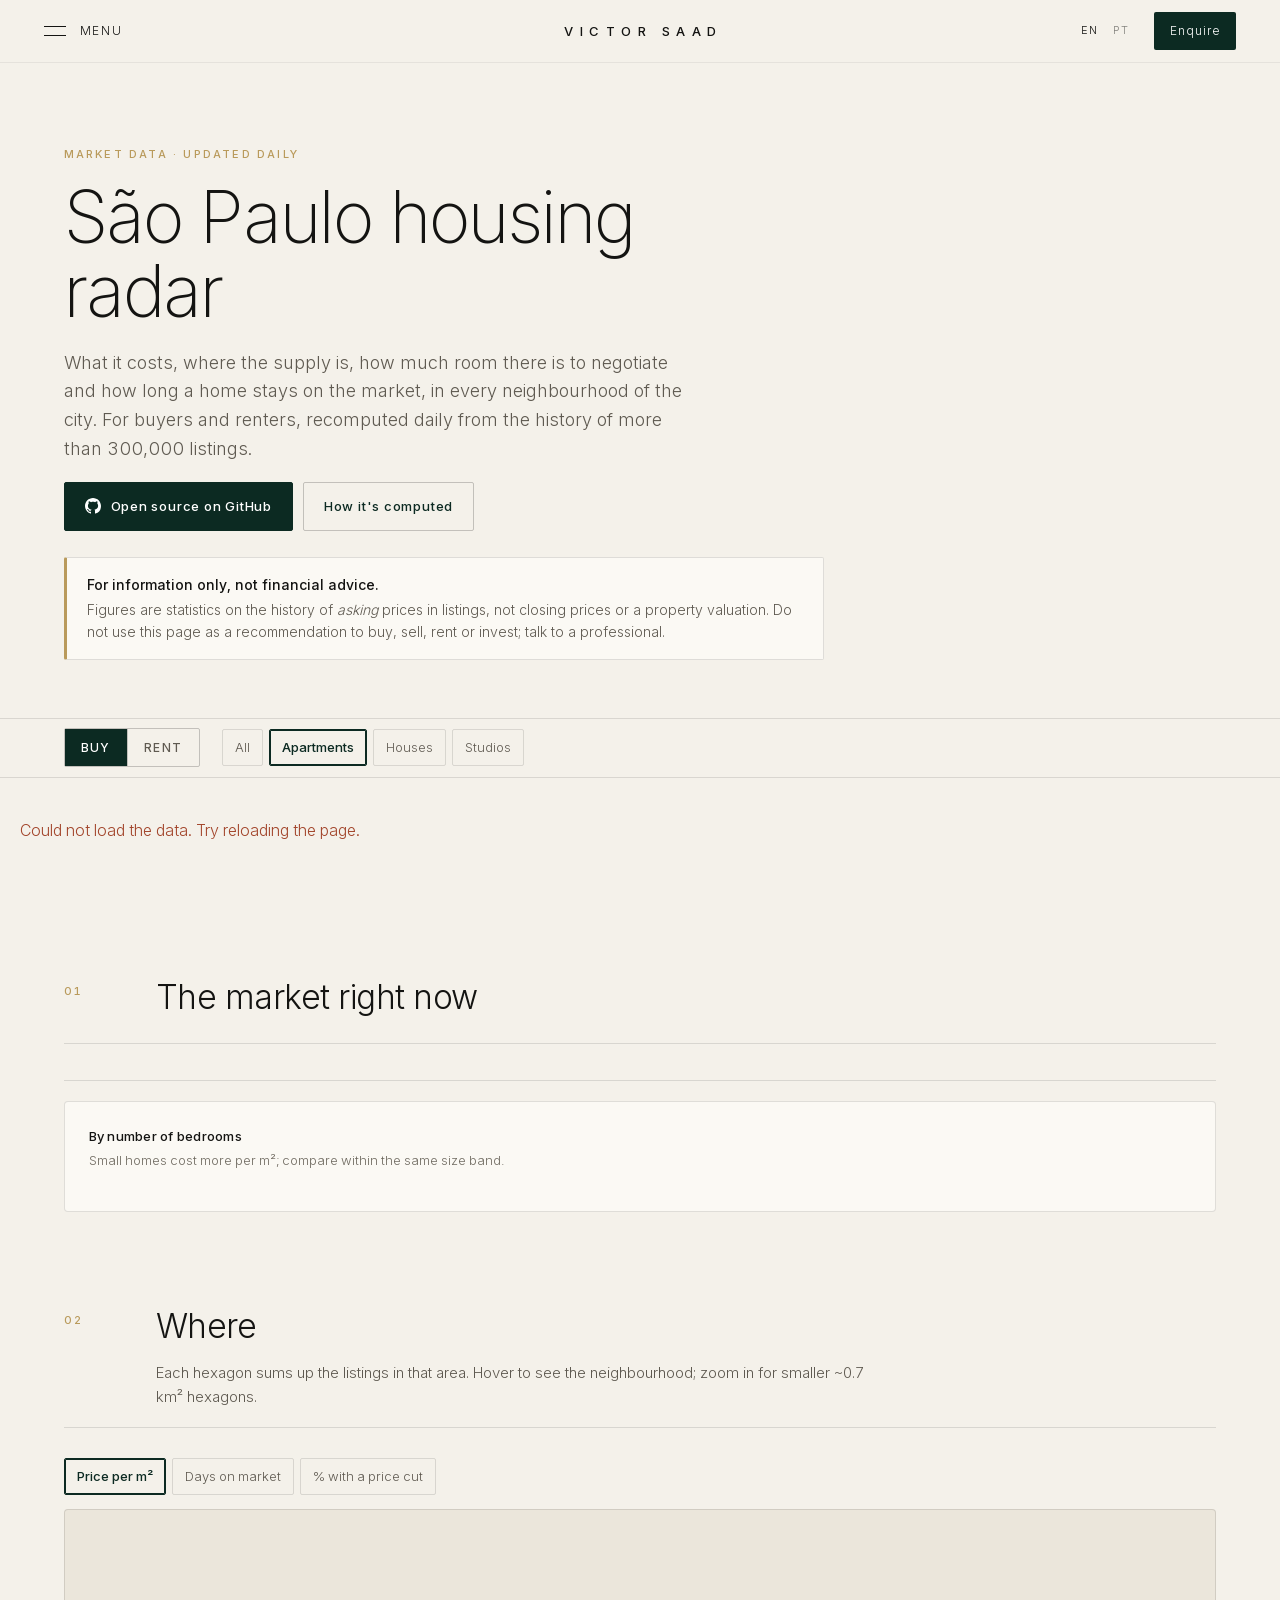
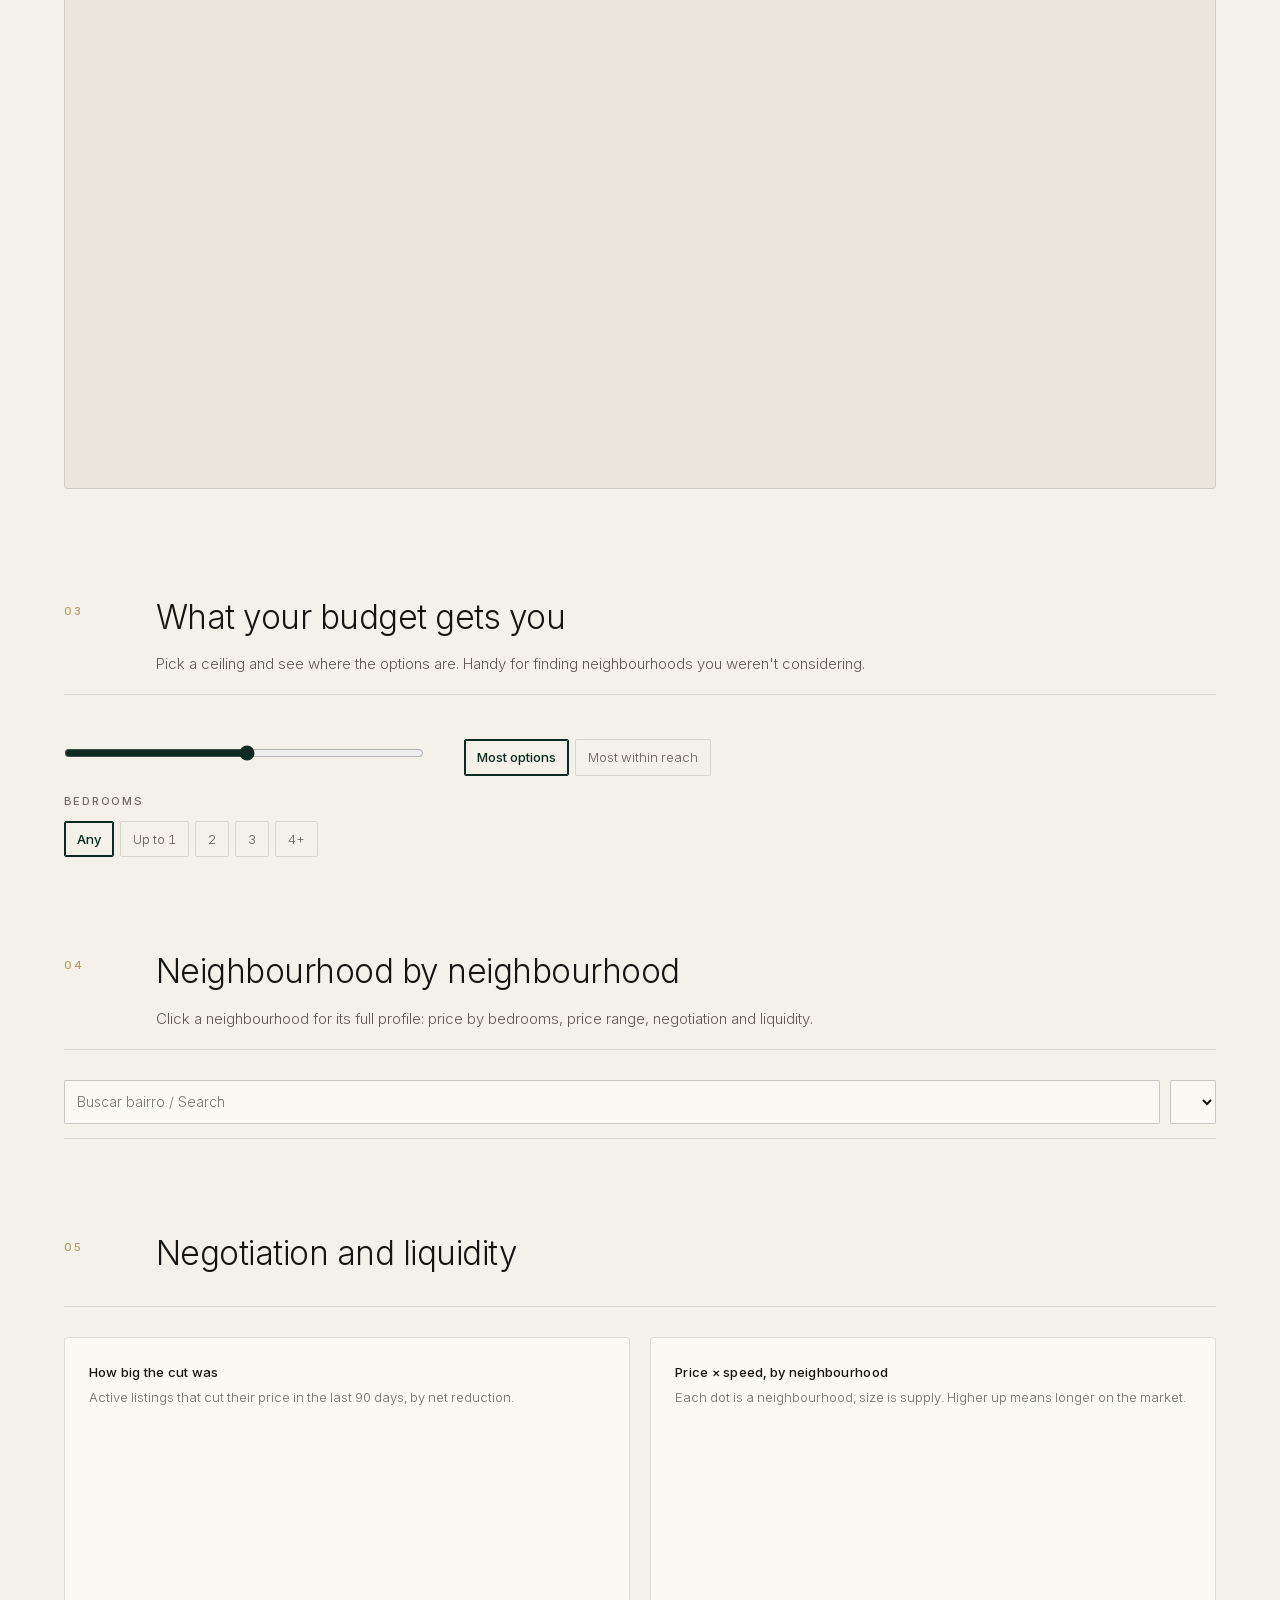
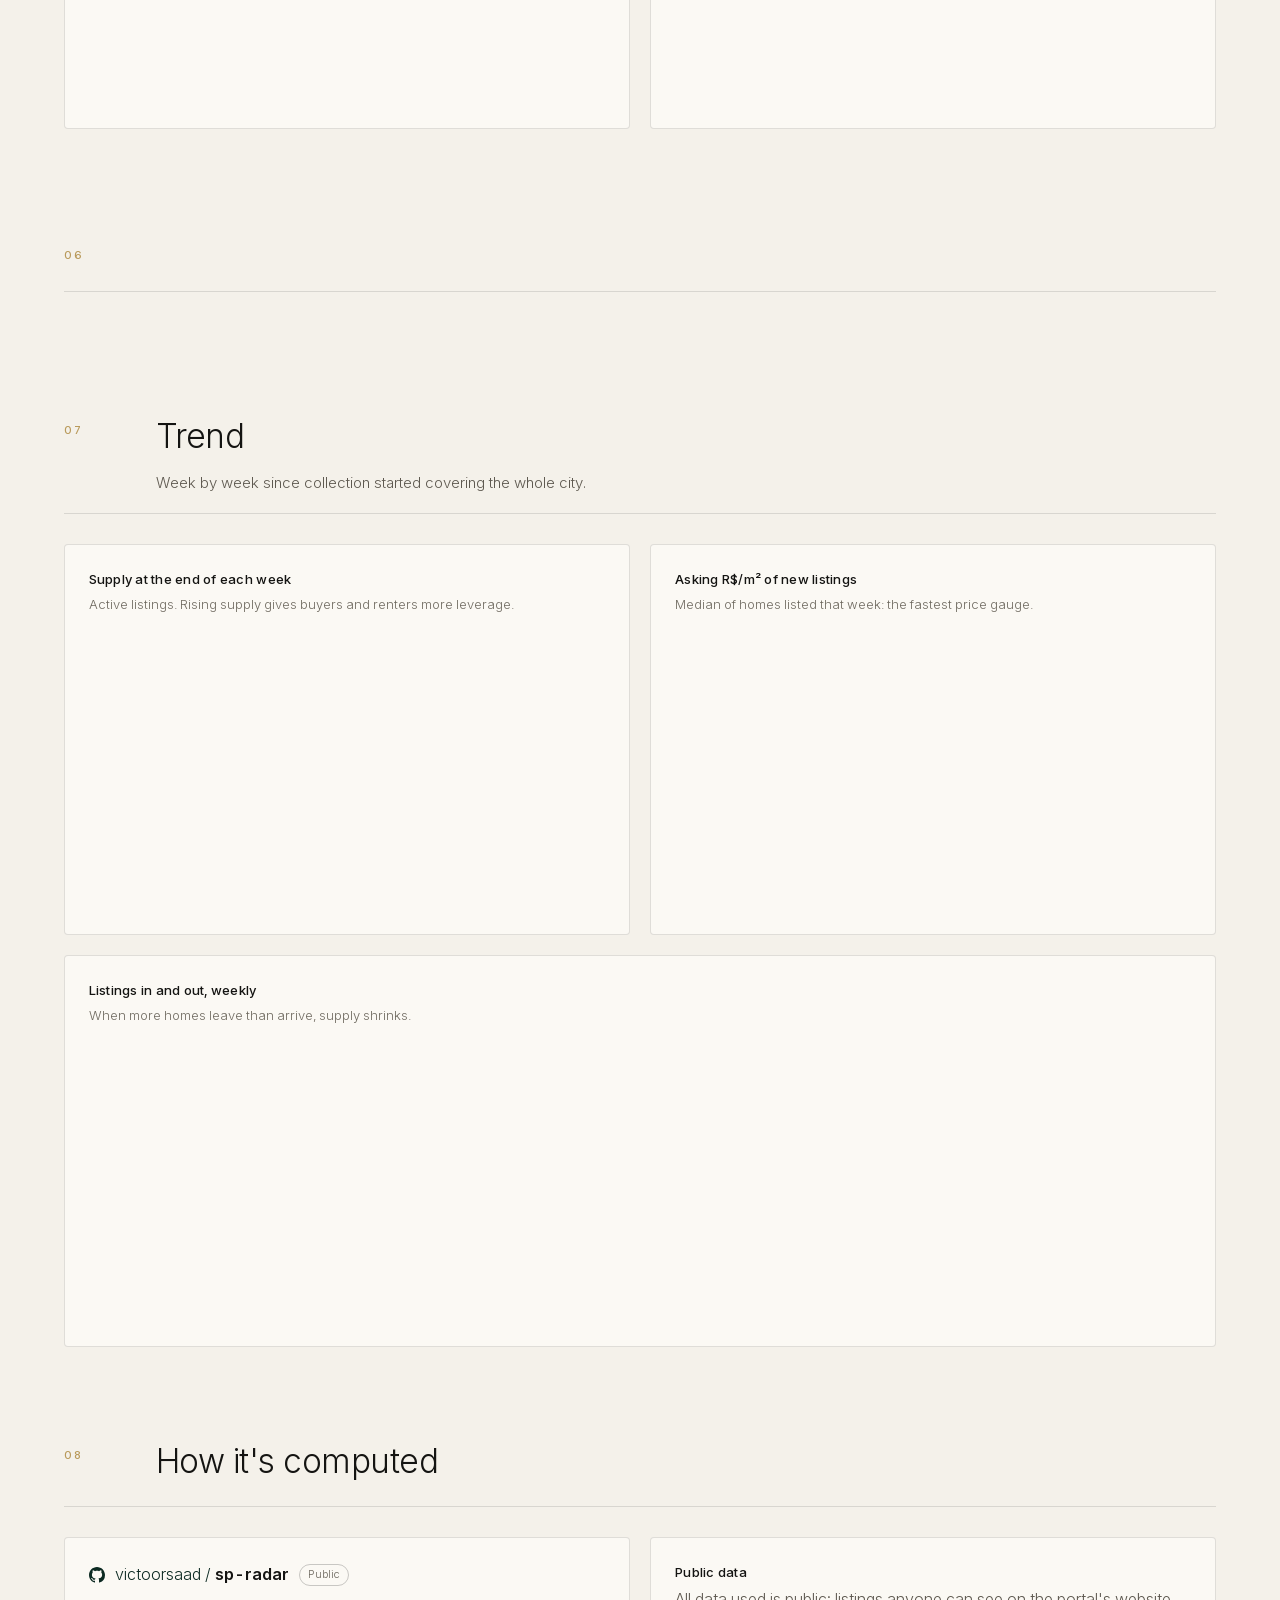
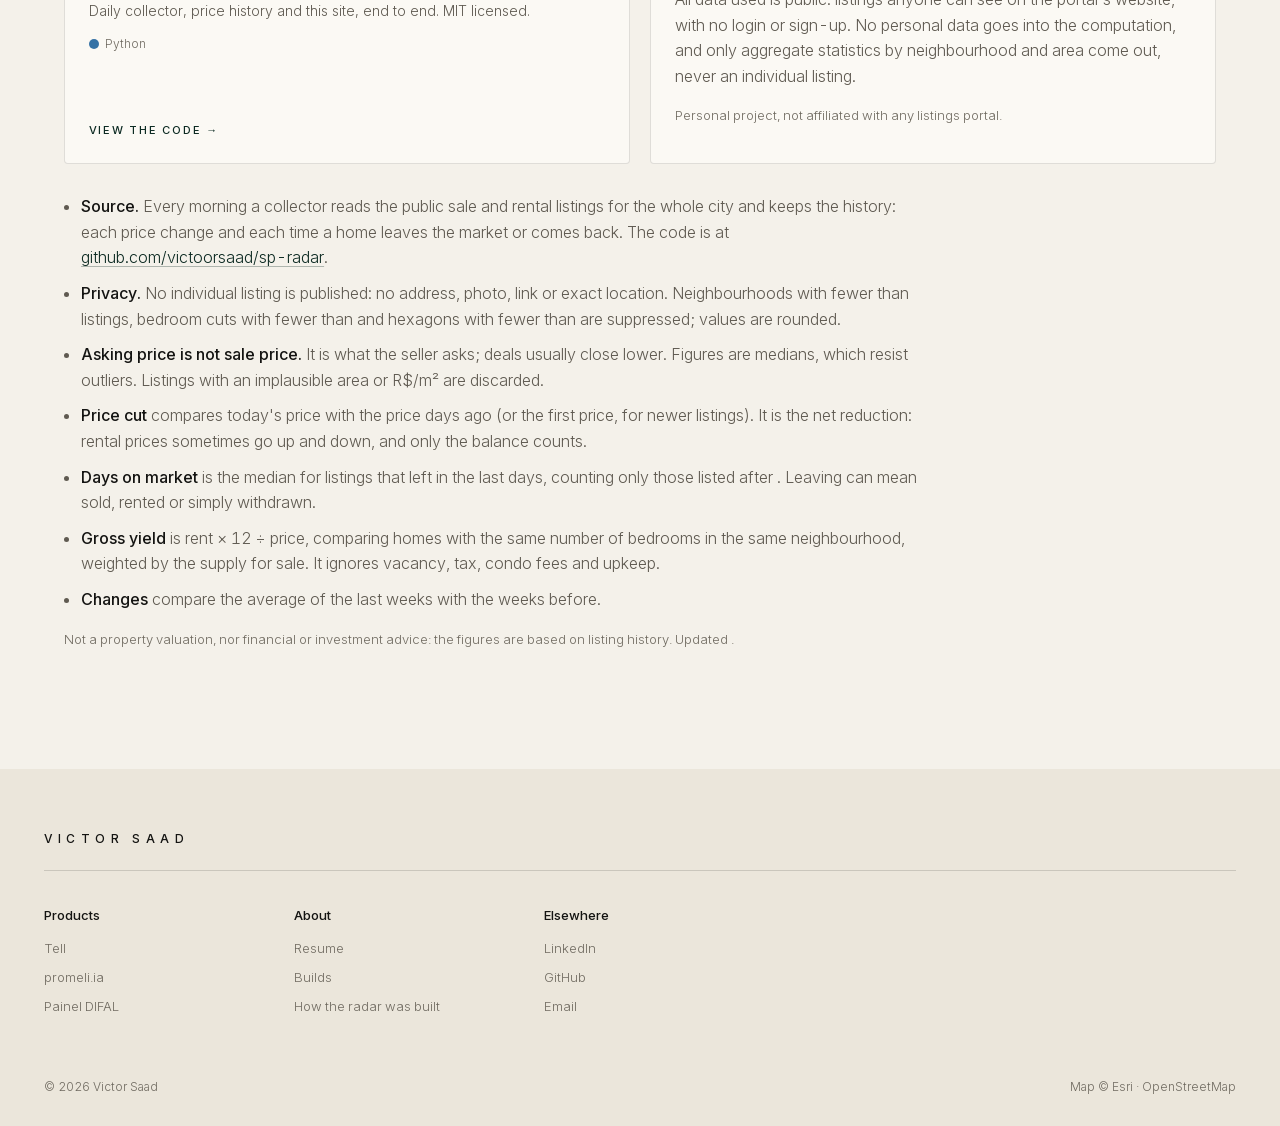
==== publico/site/index.html @ 162b48d9 "Aviso de não recomendação financeira, chamada e cartão do GitHub, nota de dados públicos Co-Authored" ====
<!doctype html>
<html lang="pt-BR" data-lang="pt">
<head>
<meta charset="utf-8">
<meta name="viewport" content="width=device-width, initial-scale=1">
<title>Radar imobiliário de São Paulo — Victor Saad</title>
<meta name="description" content="Preço por m², oferta, negociação, liquidez e rentabilidade em cada bairro de São Paulo, para quem compra e para quem aluga. Atualizado todo dia, só com dados agregados.">
<meta property="og:title" content="Radar imobiliário de São Paulo">
<meta property="og:description" content="Preço por m², negociação, liquidez e rentabilidade em cada bairro de São Paulo. Atualizado todo dia.">
<meta property="og:url" content="https://spradar.saadcloud.com.br/">
<link rel="icon" href="data:image/svg+xml,%3Csvg xmlns='http://www.w3.org/2000/svg' viewBox='0 0 32 32'%3E%3Crect width='32' height='32' fill='%230c2a22'/%3E%3Ccircle cx='16' cy='16' r='8' fill='none' stroke='%23b99a5b' stroke-width='2'/%3E%3Ccircle cx='16' cy='16' r='2.5' fill='%23b99a5b'/%3E%3C/svg%3E">
<script>
  (function () {
    var d = document.documentElement;
    try {
      var q = new URLSearchParams(location.search).get("lang");
      var l = q || localStorage.getItem("lang") || ((navigator.language || "").toLowerCase().indexOf("pt") === 0 ? "pt" : "en");
      if (l === "pt" || l === "en") { d.setAttribute("data-lang", l); d.lang = l === "pt" ? "pt-BR" : "en"; }
    } catch (e) {}
  })();
</script>
<link rel="stylesheet" href="assets/vendor/leaflet.css">
<link rel="stylesheet" href="assets/radar.css?v=7">
</head>
<body>
<header class="bar" id="bar">
  <button class="menu-btn" type="button" aria-expanded="false" aria-controls="menu"><i class="burger"><span></span><span></span></i><em>Menu</em></button>
  <a class="mark" href="https://saadcloud.com.br/" aria-label="Victor Saad">VICTOR SAAD</a>
  <div class="right"><div class="lang"><button type="button" data-set-lang="en" aria-pressed="false">EN</button><button type="button" data-set-lang="pt" aria-pressed="true">PT</button></div><a class="btn-sm" href="https://saadcloud.com.br/#contact"><span lang="en">Enquire</span><span lang="pt">Contato</span></a></div>
</header>
<nav class="menu" id="menu" aria-label="Menu">
  <a href="https://saadcloud.com.br/"><span lang="en">Home</span><span lang="pt">Início</span></a>
  <a href="https://saadcloud.com.br/#collection"><span lang="en">Products</span><span lang="pt">Produtos</span></a>
  <a href="https://saadcloud.com.br/#story"><span lang="en">Story</span><span lang="pt">História</span></a>
  <a href="https://saadcloud.com.br/builds"><span lang="en">Homelab &amp; builds</span><span lang="pt">Homelab e projetos</span></a>
  <a href="https://saadcloud.com.br/resume"><span lang="en">Resume</span><span lang="pt">Currículo</span></a>
  <a href="https://saadcloud.com.br/#contact"><span lang="en">Contact</span><span lang="pt">Contato</span></a>
</nav>

<main>
  <section class="hero wrap">
    <div class="kicker"><span lang="pt">Dados de mercado · atualizado todo dia</span><span lang="en">Market data · updated daily</span></div>
    <h1><span lang="pt">Radar imobiliário de São Paulo</span><span lang="en">São Paulo housing radar</span></h1>
    <p class="lede">
      <span lang="pt">Quanto custa, onde há oferta, quanto dá para negociar e quanto tempo um imóvel fica no mercado, em cada bairro da cidade. Para quem compra e para quem aluga, calculado todo dia a partir do histórico de mais de 300 mil anúncios.</span>
      <span lang="en">What it costs, where the supply is, how much room there is to negotiate and how long a home stays on the market, in every neighbourhood of the city. For buyers and renters, recomputed daily from the history of more than 300,000 listings.</span>
    </p>
    <div class="hero-cta">
      <a class="btn" href="https://github.com/victoorsaad/sp-radar" target="_blank" rel="noopener"><svg class="gh-ico" viewBox="0 0 16 16" width="16" height="16" aria-hidden="true"><path fill="currentColor" d="M8 0C3.58 0 0 3.58 0 8c0 3.54 2.29 6.53 5.47 7.59.4.07.55-.17.55-.38 0-.19-.01-.82-.01-1.49-2.01.37-2.53-.49-2.69-.94-.09-.23-.48-.94-.82-1.13-.28-.15-.68-.52-.01-.53.63-.01 1.08.58 1.23.82.72 1.21 1.87.87 2.33.66.07-.52.28-.87.51-1.07-1.78-.2-3.64-.89-3.64-3.95 0-.87.31-1.59.82-2.15-.08-.2-.36-1.02.08-2.12 0 0 .67-.21 2.2.82.64-.18 1.32-.27 2-.27.68 0 1.36.09 2 .27 1.53-1.04 2.2-.82 2.2-.82.44 1.1.16 1.92.08 2.12.51.56.82 1.27.82 2.15 0 3.07-1.87 3.75-3.65 3.95.29.25.54.73.54 1.48 0 1.07-.01 1.93-.01 2.2 0 .21.15.46.55.38A8.013 8.013 0 0016 8c0-4.42-3.58-8-8-8z"/></svg><span lang="pt">Código aberto no GitHub</span><span lang="en">Open source on GitHub</span><span class="gh-stars" hidden>★ <b class="gh-n"></b></span></a>
      <a class="btn ghost" href="#metodo"><span lang="pt">Como é calculado</span><span lang="en">How it's computed</span></a>
    </div>
    <aside class="callout" role="note">
      <b><span lang="pt">Informativo, não é recomendação financeira.</span><span lang="en">For information only, not financial advice.</span></b>
      <span lang="pt">Os números são estatísticas sobre o histórico de preços <em>pedidos</em> em anúncios, não preços de fechamento nem avaliação de imóvel. Não use esta página como sugestão de compra, venda, aluguel ou investimento; consulte um profissional.</span>
      <span lang="en">Figures are statistics on the history of <em>asking</em> prices in listings, not closing prices or a property valuation. Do not use this page as a recommendation to buy, sell, rent or invest; talk to a professional.</span>
    </aside>
    <div class="stamp" id="stamp"></div>
  </section>

  <div class="ctl">
    <div class="wrap ctl-in">
      <div class="seg" role="group" aria-label="Comprar ou alugar / Buy or rent">
        <button type="button" data-kind="sale" aria-pressed="true"><span lang="pt">Comprar</span><span lang="en">Buy</span></button>
        <button type="button" data-kind="rent" aria-pressed="false"><span lang="pt">Alugar</span><span lang="en">Rent</span></button>
      </div>
      <div class="chips" role="group" aria-label="Tipo de imóvel / Property type">
        <button class="chip" type="button" data-tipo="todos" aria-pressed="false"><span lang="pt">Todos</span><span lang="en">All</span></button>
        <button class="chip" type="button" data-tipo="apto" aria-pressed="true"><span lang="pt">Apartamentos</span><span lang="en">Apartments</span></button>
        <button class="chip" type="button" data-tipo="casa" aria-pressed="false"><span lang="pt">Casas</span><span lang="en">Houses</span></button>
        <button class="chip" type="button" data-tipo="studio" aria-pressed="false"><span lang="pt">Studios</span><span lang="en">Studios</span></button>
      </div>
      <nav class="toc" aria-label="Seções / Sections">
        <a href="#panorama"><span lang="pt">Panorama</span><span lang="en">Overview</span></a>
        <a href="#mapa-sec"><span lang="pt">Mapa</span><span lang="en">Map</span></a>
        <a href="#orcamento"><span lang="pt">Orçamento</span><span lang="en">Budget</span></a>
        <a href="#bairros"><span lang="pt">Bairros</span><span lang="en">Neighbourhoods</span></a>
        <a href="#negociacao"><span lang="pt">Negociação</span><span lang="en">Negotiation</span></a>
        <a href="#extra"><span class="extra-toc"></span></a>
        <a href="#tendencia"><span lang="pt">Tendência</span><span lang="en">Trend</span></a>
      </nav>
    </div>
  </div>

  <div id="erro" class="wrap err" hidden><span lang="pt">Não foi possível carregar os dados. Tente recarregar a página.</span><span lang="en">Could not load the data. Try reloading the page.</span></div>

  <section class="sec wrap" id="panorama">
    <div class="sec-h"><span class="num">01</span><h2><span lang="pt">O mercado agora</span><span lang="en">The market right now</span></h2></div>
    <p class="read" id="leitura"></p>
    <div class="kpis" id="kpis"></div>
    <div class="card gap">
      <h3><span lang="pt">Por número de quartos</span><span lang="en">By number of bedrooms</span></h3>
      <p class="note"><span lang="pt">O m² de imóvel pequeno é mais caro; compare dentro da mesma tipologia.</span><span lang="en">Small homes cost more per m²; compare within the same size band.</span></p>
      <div class="tbl-wrap"><table id="tipologia"></table></div>
    </div>
  </section>

  <section class="sec wrap" id="mapa-sec">
    <div class="sec-h"><span class="num">02</span><h2><span lang="pt">Onde</span><span lang="en">Where</span></h2>
      <p><span lang="pt">Cada hexágono resume os anúncios daquela área. Passe o mouse para ver o bairro; aproxime para hexágonos menores, de ~0,7 km².</span><span lang="en">Each hexagon sums up the listings in that area. Hover to see the neighbourhood; zoom in for smaller ~0.7 km² hexagons.</span></p></div>
    <div class="map-ctl">
      <div class="chips" role="group" aria-label="Métrica do mapa / Map metric">
        <button class="chip" type="button" data-met="m2" aria-pressed="true"><span lang="pt">Preço por m²</span><span lang="en">Price per m²</span></button>
        <button class="chip" type="button" data-met="d" aria-pressed="false"><span lang="pt">Dias até sair do ar</span><span lang="en">Days on market</span></button>
        <button class="chip" type="button" data-met="pq" aria-pressed="false"><span lang="pt">% que baixou o preço</span><span lang="en">% with a price cut</span></button>
      </div>
    </div>
    <div id="mapa" role="img" aria-label="Mapa de São Paulo por hexágonos / Hexagon map of São Paulo"></div>
    <div class="legend" id="legenda"></div>
  </section>

  <section class="sec wrap" id="orcamento">
    <div class="sec-h"><span class="num">03</span><h2><span lang="pt">Quanto o seu dinheiro compra</span><span lang="en">What your budget gets you</span></h2>
      <p><span lang="pt">Escolha um teto e veja onde estão as opções. Útil para descobrir bairros que você não estava considerando.</span><span lang="en">Pick a ceiling and see where the options are. Handy for finding neighbourhoods you weren't considering.</span></p></div>
    <div class="budget">
      <div>
        <div class="lbl-sm" id="bud-lbl"></div>
        <div class="bud-val" id="bud-val"></div>
        <input type="range" id="bud" min="0" max="45" step="1" aria-label="Orçamento / Budget">
        <div class="range-lbl"><span id="bud-min"></span><span id="bud-max"></span></div>
        <div class="lbl-sm"><span lang="pt">Quartos</span><span lang="en">Bedrooms</span></div>
        <div class="chips" id="bud-q" role="group" aria-label="Quartos / Bedrooms">
          <button class="chip" type="button" data-q="t" aria-pressed="true"><span lang="pt">Qualquer</span><span lang="en">Any</span></button>
          <button class="chip" type="button" data-q="1" aria-pressed="false"><span lang="pt">Até 1</span><span lang="en">Up to 1</span></button>
          <button class="chip" type="button" data-q="2" aria-pressed="false">2</button>
          <button class="chip" type="button" data-q="3" aria-pressed="false">3</button>
          <button class="chip" type="button" data-q="4" aria-pressed="false">4+</button>
        </div>
      </div>
      <div class="bud-out">
        <p class="big" id="bud-big"></p>
        <div class="sortby chips" role="group" aria-label="Ordenar / Sort">
          <button class="chip" type="button" data-bs="n" aria-pressed="true"><span lang="pt">Mais opções</span><span lang="en">Most options</span></button>
          <button class="chip" type="button" data-bs="pct" aria-pressed="false"><span lang="pt">Mais acessível</span><span lang="en">Most within reach</span></button>
        </div>
        <ol class="rank" id="bud-rank"></ol>
        <p class="fine" id="bud-note"></p>
      </div>
    </div>
  </section>

  <section class="sec wrap" id="bairros">
    <div class="sec-h"><span class="num">04</span><h2><span lang="pt">Bairro a bairro</span><span lang="en">Neighbourhood by neighbourhood</span></h2>
      <p><span lang="pt">Clique num bairro para ver a ficha completa: preço por quartos, faixa de preço, negociação e liquidez.</span><span lang="en">Click a neighbourhood for its full profile: price by bedrooms, price range, negotiation and liquidity.</span></p></div>
    <div class="filters">
      <input type="search" id="busca" placeholder="Buscar bairro / Search" aria-label="Buscar bairro / Search neighbourhood">
      <select id="regiao" aria-label="Região / Area"></select>
    </div>
    <div id="tabela-wrap"><table id="tabela"></table></div>
  </section>

  <section class="sec wrap" id="negociacao">
    <div class="sec-h"><span class="num">05</span><h2><span lang="pt">Negociação e liquidez</span><span lang="en">Negotiation and liquidity</span></h2>
      <p id="neg-p"></p></div>
    <div class="g2">
      <div class="card">
        <h3><span lang="pt">De quanto foi a redução</span><span lang="en">How big the cut was</span></h3>
        <p class="note"><span lang="pt">Anúncios ativos que baixaram o preço nos últimos 90 dias, pela redução líquida.</span><span lang="en">Active listings that cut their price in the last 90 days, by net reduction.</span></p>
        <div class="chart"><canvas id="ch-cortes"></canvas></div>
      </div>
      <div class="card">
        <h3><span lang="pt">Preço × velocidade, por bairro</span><span lang="en">Price × speed, by neighbourhood</span></h3>
        <p class="note"><span lang="pt">Cada ponto é um bairro; o tamanho é a oferta. Mais acima, mais tempo até sair do ar.</span><span lang="en">Each dot is a neighbourhood; size is supply. Higher up means longer on the market.</span></p>
        <div class="chart"><canvas id="ch-liq"></canvas></div>
      </div>
    </div>
    <div class="stat-line" id="neg-stats"></div>
  </section>

  <section class="sec wrap" id="extra">
    <div class="sec-h"><span class="num">06</span><h2 id="extra-h"></h2><p id="extra-p"></p></div>
    <div class="g2" id="extra-body"></div>
  </section>

  <section class="sec wrap" id="tendencia">
    <div class="sec-h"><span class="num">07</span><h2><span lang="pt">Tendência</span><span lang="en">Trend</span></h2>
      <p><span lang="pt">Semana a semana desde que a coleta passou a cobrir a cidade inteira.</span><span lang="en">Week by week since collection started covering the whole city.</span></p></div>
    <div class="g2">
      <div class="card">
        <h3><span lang="pt">Estoque no fim de cada semana</span><span lang="en">Supply at the end of each week</span></h3>
        <p class="note"><span lang="pt">Anúncios ativos. Estoque subindo dá mais poder a quem compra ou aluga.</span><span lang="en">Active listings. Rising supply gives buyers and renters more leverage.</span></p>
        <div class="chart"><canvas id="ch-estoque"></canvas></div>
      </div>
      <div class="card">
        <h3><span lang="pt">R$/m² pedido pelos anúncios novos</span><span lang="en">Asking R$/m² of new listings</span></h3>
        <p class="note"><span lang="pt">Mediana de quem entrou no mercado na semana: o termômetro mais rápido de preço.</span><span lang="en">Median of homes listed that week: the fastest price gauge.</span></p>
        <div class="chart"><canvas id="ch-m2"></canvas></div>
      </div>
    </div>
    <div class="card gap">
      <h3><span lang="pt">Entradas e saídas por semana</span><span lang="en">Listings in and out, weekly</span></h3>
      <p class="note"><span lang="pt">Quando saem mais imóveis do que entram, a oferta encolhe.</span><span lang="en">When more homes leave than arrive, supply shrinks.</span></p>
      <div class="chart"><canvas id="ch-fluxo"></canvas></div>
    </div>
  </section>

  <section class="sec wrap method" id="metodo">
    <div class="sec-h"><span class="num">08</span><h2><span lang="pt">Como é calculado</span><span lang="en">How it's computed</span></h2></div>
    <div class="g2 method-top">
      <a class="gh-card" href="https://github.com/victoorsaad/sp-radar" target="_blank" rel="noopener">
        <span class="gh-head"><svg class="gh-ico" viewBox="0 0 16 16" width="16" height="16" aria-hidden="true"><path fill="currentColor" d="M8 0C3.58 0 0 3.58 0 8c0 3.54 2.29 6.53 5.47 7.59.4.07.55-.17.55-.38 0-.19-.01-.82-.01-1.49-2.01.37-2.53-.49-2.69-.94-.09-.23-.48-.94-.82-1.13-.28-.15-.68-.52-.01-.53.63-.01 1.08.58 1.23.82.72 1.21 1.87.87 2.33.66.07-.52.28-.87.51-1.07-1.78-.2-3.64-.89-3.64-3.95 0-.87.31-1.59.82-2.15-.08-.2-.36-1.02.08-2.12 0 0 .67-.21 2.2.82.64-.18 1.32-.27 2-.27.68 0 1.36.09 2 .27 1.53-1.04 2.2-.82 2.2-.82.44 1.1.16 1.92.08 2.12.51.56.82 1.27.82 2.15 0 3.07-1.87 3.75-3.65 3.95.29.25.54.73.54 1.48 0 1.07-.01 1.93-.01 2.2 0 .21.15.46.55.38A8.013 8.013 0 0016 8c0-4.42-3.58-8-8-8z"/></svg><span>victoorsaad / <b>sp-radar</b></span><span class="gh-badge">Public</span></span>
        <span class="gh-desc"><span lang="pt">Coletor diário, histórico de preços e este site, de ponta a ponta. Licença MIT.</span><span lang="en">Daily collector, price history and this site, end to end. MIT licensed.</span></span>
        <span class="gh-meta"><span><i class="dot"></i>Python</span><span class="gh-stars" hidden>★ <b class="gh-n"></b></span><span class="gh-forks" hidden><span lang="pt">forks</span><span lang="en">forks</span> <b class="gh-f"></b></span><span class="gh-upd" hidden></span></span>
        <span class="gh-go"><span lang="pt">Ver o código →</span><span lang="en">View the code →</span></span>
      </a>
      <div class="card">
        <h3><span lang="pt">Dados públicos</span><span lang="en">Public data</span></h3>
        <p lang="pt">Todos os dados usados são públicos: anúncios que qualquer pessoa vê no site do portal, sem login nem cadastro. Nada de dado pessoal entra no cálculo, e o que sai daqui são só estatísticas agregadas por bairro e por área, nunca um anúncio individual.</p>
        <p lang="en">All data used is public: listings anyone can see on the portal's website, with no login or sign-up. No personal data goes into the computation, and only aggregate statistics by neighbourhood and area come out, never an individual listing.</p>
        <p class="fine"><span lang="pt">Projeto pessoal, sem relação com nenhum portal imobiliário.</span><span lang="en">Personal project, not affiliated with any listings portal.</span></p>
      </div>
    </div>
    <div lang="pt">
      <ul>
        <li><b>Fonte.</b> Todo dia de manhã um coletor lê os anúncios públicos de venda e aluguel da cidade inteira e guarda o histórico: cada mudança de preço e cada vez que um imóvel sai do ar ou volta. O código está em <a href="https://github.com/victoorsaad/sp-radar" rel="noopener">github.com/victoorsaad/sp-radar</a>.</li>
        <li><b>Privacidade.</b> Nenhum anúncio individual é publicado: sem endereço, foto, link ou localização exata. Bairros com menos de <span class="k-min"></span> anúncios, recortes por quartos com menos de <span class="k-sub"></span> e hexágonos com menos de <span class="k-hex"></span> são suprimidos; os valores são arredondados.</li>
        <li><b>Preço pedido não é preço de venda.</b> É o que o anunciante pede; o fechamento costuma ser menor. Valores são medianas, menos sensíveis a anúncios fora da curva. Anúncios com área ou R$/m² implausíveis são descartados.</li>
        <li><b>Baixou o preço</b> compara o preço atual com o de <span class="janela"></span> dias atrás (ou com o primeiro preço, se o anúncio é mais novo). É a redução líquida: no aluguel o preço às vezes sobe e desce, e só conta o saldo.</li>
        <li><b>Dias até sair do ar</b> é a mediana de quem saiu nos últimos <span class="janela"></span> dias, contando só anúncios que entraram depois de <span class="desde"></span>. Sair do ar pode ser venda, locação ou só o anúncio retirado.</li>
        <li><b>Rentabilidade bruta</b> é aluguel × 12 ÷ preço, comparando apartamentos com o mesmo número de quartos no mesmo bairro e ponderando pela oferta à venda. Não desconta vacância, IR, IPTU, condomínio nem manutenção.</li>
        <li><b>Variações</b> comparam a média das últimas <span class="tend"></span> semanas com as <span class="tend"></span> anteriores.</li>
      </ul>
      <p class="fine">Não é avaliação de imóvel nem recomendação financeira ou de investimento: os cálculos se baseiam no histórico de anúncios. Atualizado em <span class="gerado"></span>.</p>
    </div>
    <div lang="en">
      <ul>
        <li><b>Source.</b> Every morning a collector reads the public sale and rental listings for the whole city and keeps the history: each price change and each time a home leaves the market or comes back. The code is at <a href="https://github.com/victoorsaad/sp-radar" rel="noopener">github.com/victoorsaad/sp-radar</a>.</li>
        <li><b>Privacy.</b> No individual listing is published: no address, photo, link or exact location. Neighbourhoods with fewer than <span class="k-min"></span> listings, bedroom cuts with fewer than <span class="k-sub"></span> and hexagons with fewer than <span class="k-hex"></span> are suppressed; values are rounded.</li>
        <li><b>Asking price is not sale price.</b> It is what the seller asks; deals usually close lower. Figures are medians, which resist outliers. Listings with an implausible area or R$/m² are discarded.</li>
        <li><b>Price cut</b> compares today's price with the price <span class="janela"></span> days ago (or the first price, for newer listings). It is the net reduction: rental prices sometimes go up and down, and only the balance counts.</li>
        <li><b>Days on market</b> is the median for listings that left in the last <span class="janela"></span> days, counting only those listed after <span class="desde"></span>. Leaving can mean sold, rented or simply withdrawn.</li>
        <li><b>Gross yield</b> is rent × 12 ÷ price, comparing homes with the same number of bedrooms in the same neighbourhood, weighted by the supply for sale. It ignores vacancy, tax, condo fees and upkeep.</li>
        <li><b>Changes</b> compare the average of the last <span class="tend"></span> weeks with the <span class="tend"></span> weeks before.</li>
      </ul>
      <p class="fine">Not a property valuation, nor financial or investment advice: the figures are based on listing history. Updated <span class="gerado"></span>.</p>
    </div>
  </section>
</main>

<div class="scrim" id="scrim"></div>
<aside class="drawer" id="drawer" aria-modal="true" role="dialog" aria-labelledby="dr-nome">
  <button class="x" type="button" id="dr-x" aria-label="Fechar / Close">×</button>
  <div id="dr-body"></div>
</aside>

<footer class="foot">
  <div class="f-top"><div class="f-mark">VICTOR SAAD</div></div>
  <div class="f-cols">
    <div><b><span lang="en">Products</span><span lang="pt">Produtos</span></b><a href="https://withtell.com" target="_blank" rel="noopener">Tell</a><a href="https://promeli.ia.br" target="_blank" rel="noopener">promeli.ia</a><a href="https://difal.saadcloud.com.br" target="_blank" rel="noopener">Painel DIFAL</a></div>
    <div><b><span lang="en">About</span><span lang="pt">Sobre</span></b><a href="https://saadcloud.com.br/resume"><span lang="en">Resume</span><span lang="pt">Currículo</span></a><a href="https://saadcloud.com.br/builds"><span lang="en">Builds</span><span lang="pt">Projetos</span></a><a href="https://saadcloud.com.br/builds/market-radar"><span lang="en">How the radar was built</span><span lang="pt">Como o radar foi feito</span></a></div>
    <div><b><span lang="en">Elsewhere</span><span lang="pt">Em outros lugares</span></b><a href="https://www.linkedin.com/in/victoorsaad" target="_blank" rel="noopener">LinkedIn</a><a href="https://github.com/victoorsaad" target="_blank" rel="noopener">GitHub</a><a href="mailto:victoor.saad@gmail.com">Email</a></div>
  </div>
  <div class="f-bot"><span>© 2026 Victor Saad</span><span><span lang="pt">Mapa © Esri · OpenStreetMap</span><span lang="en">Map © Esri · OpenStreetMap</span></span></div>
</footer>

<script src="assets/vendor/leaflet.js"></script>
<script src="assets/vendor/chart.umd.min.js"></script>
<script src="assets/radar.js?v=7"></script>
</body>
</html>
---- publico/site/assets/vendor/leaflet.css ----
/* required styles */

.leaflet-pane,
.leaflet-tile,
.leaflet-marker-icon,
.leaflet-marker-shadow,
.leaflet-tile-container,
.leaflet-pane > svg,
.leaflet-pane > canvas,
.leaflet-zoom-box,
.leaflet-image-layer,
.leaflet-layer {
	position: absolute;
	left: 0;
	top: 0;
	}
.leaflet-container {
	overflow: hidden;
	}
.leaflet-tile,
.leaflet-marker-icon,
.leaflet-marker-shadow {
	-webkit-user-select: none;
	   -moz-user-select: none;
	        user-select: none;
	  -webkit-user-drag: none;
	}
/* Prevents IE11 from highlighting tiles in blue */
.leaflet-tile::selection {
	background: transparent;
}
/* Safari renders non-retina tile on retina better with this, but Chrome is worse */
.leaflet-safari .leaflet-tile {
	image-rendering: -webkit-optimize-contrast;
	}
/* hack that prevents hw layers "stretching" when loading new tiles */
.leaflet-safari .leaflet-tile-container {
	width: 1600px;
	height: 1600px;
	-webkit-transform-origin: 0 0;
	}
.leaflet-marker-icon,
.leaflet-marker-shadow {
	display: block;
	}
/* .leaflet-container svg: reset svg max-width decleration shipped in Joomla! (joomla.org) 3.x */
/* .leaflet-container img: map is broken in FF if you have max-width: 100% on tiles */
.leaflet-container .leaflet-overlay-pane svg {
	max-width: none !important;
	max-height: none !important;
	}
.leaflet-container .leaflet-marker-pane img,
.leaflet-container .leaflet-shadow-pane img,
.leaflet-container .leaflet-tile-pane img,
.leaflet-container img.leaflet-image-layer,
.leaflet-container .leaflet-tile {
	max-width: none !important;
	max-height: none !important;
	width: auto;
	padding: 0;
	}

.leaflet-container img.leaflet-tile {
	/* See: https://bugs.chromium.org/p/chromium/issues/detail?id=600120 */
	mix-blend-mode: plus-lighter;
}

.leaflet-container.leaflet-touch-zoom {
	-ms-touch-action: pan-x pan-y;
	touch-action: pan-x pan-y;
	}
.leaflet-container.leaflet-touch-drag {
	-ms-touch-action: pinch-zoom;
	/* Fallback for FF which doesn't support pinch-zoom */
	touch-action: none;
	touch-action: pinch-zoom;
}
.leaflet-container.leaflet-touch-drag.leaflet-touch-zoom {
	-ms-touch-action: none;
	touch-action: none;
}
.leaflet-container {
	-webkit-tap-highlight-color: transparent;
}
.leaflet-container a {
	-webkit-tap-highlight-color: rgba(51, 181, 229, 0.4);
}
.leaflet-tile {
	filter: inherit;
	visibility: hidden;
	}
.leaflet-tile-loaded {
	visibility: inherit;
	}
.leaflet-zoom-box {
	width: 0;
	height: 0;
	-moz-box-sizing: border-box;
	     box-sizing: border-box;
	z-index: 800;
	}
/* workaround for https://bugzilla.mozilla.org/show_bug.cgi?id=888319 */
.leaflet-overlay-pane svg {
	-moz-user-select: none;
	}

.leaflet-pane         { z-index: 400; }

.leaflet-tile-pane    { z-index: 200; }
.leaflet-overlay-pane { z-index: 400; }
.leaflet-shadow-pane  { z-index: 500; }
.leaflet-marker-pane  { z-index: 600; }
.leaflet-tooltip-pane   { z-index: 650; }
.leaflet-popup-pane   { z-index: 700; }

.leaflet-map-pane canvas { z-index: 100; }
.leaflet-map-pane svg    { z-index: 200; }

.leaflet-vml-shape {
	width: 1px;
	height: 1px;
	}
.lvml {
	behavior: url(#default#VML);
	display: inline-block;
	position: absolute;
	}


/* control positioning */

.leaflet-control {
	position: relative;
	z-index: 800;
	pointer-events: visiblePainted; /* IE 9-10 doesn't have auto */
	pointer-events: auto;
	}
.leaflet-top,
.leaflet-bottom {
	position: absolute;
	z-index: 1000;
	pointer-events: none;
	}
.leaflet-top {
	top: 0;
	}
.leaflet-right {
	right: 0;
	}
.leaflet-bottom {
	bottom: 0;
	}
.leaflet-left {
	left: 0;
	}
.leaflet-control {
	float: left;
	clear: both;
	}
.leaflet-right .leaflet-control {
	float: right;
	}
.leaflet-top .leaflet-control {
	margin-top: 10px;
	}
.leaflet-bottom .leaflet-control {
	margin-bottom: 10px;
	}
.leaflet-left .leaflet-control {
	margin-left: 10px;
	}
.leaflet-right .leaflet-control {
	margin-right: 10px;
	}


/* zoom and fade animations */

.leaflet-fade-anim .leaflet-popup {
	opacity: 0;
	-webkit-transition: opacity 0.2s linear;
	   -moz-transition: opacity 0.2s linear;
	        transition: opacity 0.2s linear;
	}
.leaflet-fade-anim .leaflet-map-pane .leaflet-popup {
	opacity: 1;
	}
.leaflet-zoom-animated {
	-webkit-transform-origin: 0 0;
	    -ms-transform-origin: 0 0;
	        transform-origin: 0 0;
	}
svg.leaflet-zoom-animated {
	will-change: transform;
}

.leaflet-zoom-anim .leaflet-zoom-animated {
	-webkit-transition: -webkit-transform 0.25s cubic-bezier(0,0,0.25,1);
	   -moz-transition:    -moz-transform 0.25s cubic-bezier(0,0,0.25,1);
	        transition:         transform 0.25s cubic-bezier(0,0,0.25,1);
	}
.leaflet-zoom-anim .leaflet-tile,
.leaflet-pan-anim .leaflet-tile {
	-webkit-transition: none;
	   -moz-transition: none;
	        transition: none;
	}

.leaflet-zoom-anim .leaflet-zoom-hide {
	visibility: hidden;
	}


/* cursors */

.leaflet-interactive {
	cursor: pointer;
	}
.leaflet-grab {
	cursor: -webkit-grab;
	cursor:    -moz-grab;
	cursor:         grab;
	}
.leaflet-crosshair,
.leaflet-crosshair .leaflet-interactive {
	cursor: crosshair;
	}
.leaflet-popup-pane,
.leaflet-control {
	cursor: auto;
	}
.leaflet-dragging .leaflet-grab,
.leaflet-dragging .leaflet-grab .leaflet-interactive,
.leaflet-dragging .leaflet-marker-draggable {
	cursor: move;
	cursor: -webkit-grabbing;
	cursor:    -moz-grabbing;
	cursor:         grabbing;
	}

/* marker & overlays interactivity */
.leaflet-marker-icon,
.leaflet-marker-shadow,
.leaflet-image-layer,
.leaflet-pane > svg path,
.leaflet-tile-container {
	pointer-events: none;
	}

.leaflet-marker-icon.leaflet-interactive,
.leaflet-image-layer.leaflet-interactive,
.leaflet-pane > svg path.leaflet-interactive,
svg.leaflet-image-layer.leaflet-interactive path {
	pointer-events: visiblePainted; /* IE 9-10 doesn't have auto */
	pointer-events: auto;
	}

/* visual tweaks */

.leaflet-container {
	background: #ddd;
	outline-offset: 1px;
	}
.leaflet-container a {
	color: #0078A8;
	}
.leaflet-zoom-box {
	border: 2px dotted #38f;
	background: rgba(255,255,255,0.5);
	}


/* general typography */
.leaflet-container {
	font-family: "Helvetica Neue", Arial, Helvetica, sans-serif;
	font-size: 12px;
	font-size: 0.75rem;
	line-height: 1.5;
	}


/* general toolbar styles */

.leaflet-bar {
	box-shadow: 0 1px 5px rgba(0,0,0,0.65);
	border-radius: 4px;
	}
.leaflet-bar a {
	background-color: #fff;
	border-bottom: 1px solid #ccc;
	width: 26px;
	height: 26px;
	line-height: 26px;
	display: block;
	text-align: center;
	text-decoration: none;
	color: black;
	}
.leaflet-bar a,
.leaflet-control-layers-toggle {
	background-position: 50% 50%;
	background-repeat: no-repeat;
	display: block;
	}
.leaflet-bar a:hover,
.leaflet-bar a:focus {
	background-color: #f4f4f4;
	}
.leaflet-bar a:first-child {
	border-top-left-radius: 4px;
	border-top-right-radius: 4px;
	}
.leaflet-bar a:last-child {
	border-bottom-left-radius: 4px;
	border-bottom-right-radius: 4px;
	border-bottom: none;
	}
.leaflet-bar a.leaflet-disabled {
	cursor: default;
	background-color: #f4f4f4;
	color: #bbb;
	}

.leaflet-touch .leaflet-bar a {
	width: 30px;
	height: 30px;
	line-height: 30px;
	}
.leaflet-touch .leaflet-bar a:first-child {
	border-top-left-radius: 2px;
	border-top-right-radius: 2px;
	}
.leaflet-touch .leaflet-bar a:last-child {
	border-bottom-left-radius: 2px;
	border-bottom-right-radius: 2px;
	}

/* zoom control */

.leaflet-control-zoom-in,
.leaflet-control-zoom-out {
	font: bold 18px 'Lucida Console', Monaco, monospace;
	text-indent: 1px;
	}

.leaflet-touch .leaflet-control-zoom-in, .leaflet-touch .leaflet-control-zoom-out  {
	font-size: 22px;
	}


/* layers control */

.leaflet-control-layers {
	box-shadow: 0 1px 5px rgba(0,0,0,0.4);
	background: #fff;
	border-radius: 5px;
	}
.leaflet-control-layers-toggle {
	background-image: url(images/layers.png);
	width: 36px;
	height: 36px;
	}
.leaflet-retina .leaflet-control-layers-toggle {
	background-image: url(images/layers-2x.png);
	background-size: 26px 26px;
	}
.leaflet-touch .leaflet-control-layers-toggle {
	width: 44px;
	height: 44px;
	}
.leaflet-control-layers .leaflet-control-layers-list,
.leaflet-control-layers-expanded .leaflet-control-layers-toggle {
	display: none;
	}
.leaflet-control-layers-expanded .leaflet-control-layers-list {
	display: block;
	position: relative;
	}
.leaflet-control-layers-expanded {
	padding: 6px 10px 6px 6px;
	color: #333;
	background: #fff;
	}
.leaflet-control-layers-scrollbar {
	overflow-y: scroll;
	overflow-x: hidden;
	padding-right: 5px;
	}
.leaflet-control-layers-selector {
	margin-top: 2px;
	position: relative;
	top: 1px;
	}
.leaflet-control-layers label {
	display: block;
	font-size: 13px;
	font-size: 1.08333em;
	}
.leaflet-control-layers-separator {
	height: 0;
	border-top: 1px solid #ddd;
	margin: 5px -10px 5px -6px;
	}

/* Default icon URLs */
.leaflet-default-icon-path { /* used only in path-guessing heuristic, see L.Icon.Default */
	background-image: url(images/marker-icon.png);
	}


/* attribution and scale controls */

.leaflet-container .leaflet-control-attribution {
	background: #fff;
	background: rgba(255, 255, 255, 0.8);
	margin: 0;
	}
.leaflet-control-attribution,
.leaflet-control-scale-line {
	padding: 0 5px;
	color: #333;
	line-height: 1.4;
	}
.leaflet-control-attribution a {
	text-decoration: none;
	}
.leaflet-control-attribution a:hover,
.leaflet-control-attribution a:focus {
	text-decoration: underline;
	}
.leaflet-attribution-flag {
	display: inline !important;
	vertical-align: baseline !important;
	width: 1em;
	height: 0.6669em;
	}
.leaflet-left .leaflet-control-scale {
	margin-left: 5px;
	}
.leaflet-bottom .leaflet-control-scale {
	margin-bottom: 5px;
	}
.leaflet-control-scale-line {
	border: 2px solid #777;
	border-top: none;
	line-height: 1.1;
	padding: 2px 5px 1px;
	white-space: nowrap;
	-moz-box-sizing: border-box;
	     box-sizing: border-box;
	background: rgba(255, 255, 255, 0.8);
	text-shadow: 1px 1px #fff;
	}
.leaflet-control-scale-line:not(:first-child) {
	border-top: 2px solid #777;
	border-bottom: none;
	margin-top: -2px;
	}
.leaflet-control-scale-line:not(:first-child):not(:last-child) {
	border-bottom: 2px solid #777;
	}

.leaflet-touch .leaflet-control-attribution,
.leaflet-touch .leaflet-control-layers,
.leaflet-touch .leaflet-bar {
	box-shadow: none;
	}
.leaflet-touch .leaflet-control-layers,
.leaflet-touch .leaflet-bar {
	border: 2px solid rgba(0,0,0,0.2);
	background-clip: padding-box;
	}


/* popup */

.leaflet-popup {
	position: absolute;
	text-align: center;
	margin-bottom: 20px;
	}
.leaflet-popup-content-wrapper {
	padding: 1px;
	text-align: left;
	border-radius: 12px;
	}
.leaflet-popup-content {
	margin: 13px 24px 13px 20px;
	line-height: 1.3;
	font-size: 13px;
	font-size: 1.08333em;
	min-height: 1px;
	}
.leaflet-popup-content p {
	margin: 17px 0;
	margin: 1.3em 0;
	}
.leaflet-popup-tip-container {
	width: 40px;
	height: 20px;
	position: absolute;
	left: 50%;
	margin-top: -1px;
	margin-left: -20px;
	overflow: hidden;
	pointer-events: none;
	}
.leaflet-popup-tip {
	width: 17px;
	height: 17px;
	padding: 1px;

	margin: -10px auto 0;
	pointer-events: auto;

	-webkit-transform: rotate(45deg);
	   -moz-transform: rotate(45deg);
	    -ms-transform: rotate(45deg);
	        transform: rotate(45deg);
	}
.leaflet-popup-content-wrapper,
.leaflet-popup-tip {
	background: white;
	color: #333;
	box-shadow: 0 3px 14px rgba(0,0,0,0.4);
	}
.leaflet-container a.leaflet-popup-close-button {
	position: absolute;
	top: 0;
	right: 0;
	border: none;
	text-align: center;
	width: 24px;
	height: 24px;
	font: 16px/24px Tahoma, Verdana, sans-serif;
	color: #757575;
	text-decoration: none;
	background: transparent;
	}
.leaflet-container a.leaflet-popup-close-button:hover,
.leaflet-container a.leaflet-popup-close-button:focus {
	color: #585858;
	}
.leaflet-popup-scrolled {
	overflow: auto;
	}

.leaflet-oldie .leaflet-popup-content-wrapper {
	-ms-zoom: 1;
	}
.leaflet-oldie .leaflet-popup-tip {
	width: 24px;
	margin: 0 auto;

	-ms-filter: "progid:DXImageTransform.Microsoft.Matrix(M11=0.70710678, M12=0.70710678, M21=-0.70710678, M22=0.70710678)";
	filter: progid:DXImageTransform.Microsoft.Matrix(M11=0.70710678, M12=0.70710678, M21=-0.70710678, M22=0.70710678);
	}

.leaflet-oldie .leaflet-control-zoom,
.leaflet-oldie .leaflet-control-layers,
.leaflet-oldie .leaflet-popup-content-wrapper,
.leaflet-oldie .leaflet-popup-tip {
	border: 1px solid #999;
	}


/* div icon */

.leaflet-div-icon {
	background: #fff;
	border: 1px solid #666;
	}


/* Tooltip */
/* Base styles for the element that has a tooltip */
.leaflet-tooltip {
	position: absolute;
	padding: 6px;
	background-color: #fff;
	border: 1px solid #fff;
	border-radius: 3px;
	color: #222;
	white-space: nowrap;
	-webkit-user-select: none;
	-moz-user-select: none;
	-ms-user-select: none;
	user-select: none;
	pointer-events: none;
	box-shadow: 0 1px 3px rgba(0,0,0,0.4);
	}
.leaflet-tooltip.leaflet-interactive {
	cursor: pointer;
	pointer-events: auto;
	}
.leaflet-tooltip-top:before,
.leaflet-tooltip-bottom:before,
.leaflet-tooltip-left:before,
.leaflet-tooltip-right:before {
	position: absolute;
	pointer-events: none;
	border: 6px solid transparent;
	background: transparent;
	content: "";
	}

/* Directions */

.leaflet-tooltip-bottom {
	margin-top: 6px;
}
.leaflet-tooltip-top {
	margin-top: -6px;
}
.leaflet-tooltip-bottom:before,
.leaflet-tooltip-top:before {
	left: 50%;
	margin-left: -6px;
	}
.leaflet-tooltip-top:before {
	bottom: 0;
	margin-bottom: -12px;
	border-top-color: #fff;
	}
.leaflet-tooltip-bottom:before {
	top: 0;
	margin-top: -12px;
	margin-left: -6px;
	border-bottom-color: #fff;
	}
.leaflet-tooltip-left {
	margin-left: -6px;
}
.leaflet-tooltip-right {
	margin-left: 6px;
}
.leaflet-tooltip-left:before,
.leaflet-tooltip-right:before {
	top: 50%;
	margin-top: -6px;
	}
.leaflet-tooltip-left:before {
	right: 0;
	margin-right: -12px;
	border-left-color: #fff;
	}
.leaflet-tooltip-right:before {
	left: 0;
	margin-left: -12px;
	border-right-color: #fff;
	}

/* Printing */

@media print {
	/* Prevent printers from removing background-images of controls. */
	.leaflet-control {
		-webkit-print-color-adjust: exact;
		print-color-adjust: exact;
		}
	}
---- publico/site/assets/radar.css ----
/* Radar imobiliário de SP — identidade do portfólio (saadcloud.com.br, v4 "luxury"):
   papel marfim, verde-assinatura, dourado, Inter light, caixa-alta espaçada, botões quadrados.
   Só tema claro, como o portfólio. Cores de dados: rampa de um matiz derivada do verde da
   marca e par verde/dourado, validados com a skill dataviz (CVD e contraste). */
@font-face { font-family: "Inter"; font-style: normal; font-weight: 200 700; font-display: swap; src: url(fonts/Inter-200-700.woff2) format("woff2"); }

:root {
  --bg: #f4f1ea; --bg-elev: #fbf9f4; --paper: #ebe6db;
  --border: rgba(20, 20, 18, .12); --border-lit: rgba(20, 20, 18, .22);
  --text: #141412; --text-dim: #5f5a51; --mute: #8d877b; --mute-l: #6f6a60;
  --green: #0c2a22; --gold: #b99a5b; --ivory-ink: #e9e2d0;
  --s1: #1c7b5a; --s2: #bd8630;
  --seq: #d3ebe0, #aad2bf, #7db69d, #57997d, #397a60, #235c46, #143e2e;
  --up: #1c7b5a; --down: #a2452b;
  --sans: Inter, -apple-system, BlinkMacSystemFont, "Segoe UI", Roboto, Arial, sans-serif;
  --pad: clamp(16px, 3.4vw, 56px); --wrap: 1240px;
  --ease: cubic-bezier(.22, .8, .2, 1);
  color-scheme: light;
}

html[data-lang="en"] [lang="pt"],
html[data-lang="pt"] [lang="en"] { display: none !important; }

*, *::before, *::after { box-sizing: border-box; }
html { scroll-behavior: smooth; scroll-padding-top: 130px; -webkit-text-size-adjust: 100%; }
body { margin: 0; padding-top: 62px; background: var(--bg); color: var(--text); font: 300 16px/1.6 var(--sans);
  -webkit-font-smoothing: antialiased; overflow-x: hidden; font-feature-settings: "tnum" 1, "cv11" 1; }
a { color: var(--green); text-decoration-color: rgba(12, 42, 34, .3); text-underline-offset: 3px; }
b, strong { font-weight: 500; color: var(--text); }
p { margin: 0 0 1em; color: var(--text-dim); }
h1, h2, h3 { margin: 0; font-weight: 400; letter-spacing: -.01em; }
button, input, select { font: inherit; color: inherit; }
.wrap { max-width: var(--wrap); margin: 0 auto; padding: 0 var(--pad); }
.kicker { font-size: 11px; font-weight: 500; letter-spacing: .2em; text-transform: uppercase; color: var(--gold); }
.dim { color: var(--mute-l); }

/* ---------- barra e menu (iguais ao portfólio) ---------- */
.bar { position: fixed; top: 0; left: 0; right: 0; z-index: 1100; display: grid; grid-template-columns: 1fr auto 1fr; align-items: center;
  height: 62px; padding: 0 var(--pad); background: rgba(244, 241, 234, .96); box-shadow: 0 1px 0 rgba(0, 0, 0, .06); }
.bar a { text-decoration: none; color: inherit; }
.mark { font-size: 13px; font-weight: 500; letter-spacing: .5em; padding-left: .5em; }
.menu-btn { justify-self: start; display: flex; align-items: center; gap: 14px; background: none; border: 0; padding: 8px 0; cursor: pointer; }
.burger { position: relative; width: 22px; height: 10px; }
.burger span { position: absolute; left: 0; width: 22px; height: 1px; background: currentColor; transition: transform .35s var(--ease), top .35s var(--ease); }
.burger span:first-child { top: 0; }
.burger span + span { top: 9px; }
.menu-btn em { font-style: normal; font-size: 12px; letter-spacing: .14em; text-transform: uppercase; }
.menu-btn[aria-expanded="true"] .burger span:first-child { top: 5px; transform: rotate(45deg); }
.menu-btn[aria-expanded="true"] .burger span + span { top: 5px; transform: rotate(-45deg); }
.bar .right { justify-self: end; display: flex; align-items: center; gap: 18px; }
.bar .lang { display: flex; gap: 2px; }
.bar .lang button { background: none; border: 0; cursor: pointer; font-size: 11px; letter-spacing: .14em; padding: 6px; opacity: .5; }
.bar .lang button[aria-pressed="true"] { opacity: 1; }
.btn-sm { font-size: 12px; letter-spacing: .08em; padding: 9px 16px; background: var(--green); color: #fff !important; border-radius: 2px; }
.menu { position: fixed; inset: 0; z-index: 1050; background: var(--green); color: var(--ivory-ink); display: flex; flex-direction: column; justify-content: center; gap: 6px;
  padding: 0 var(--pad) 0 calc(var(--pad) + 4vw); opacity: 0; visibility: hidden; transition: opacity .5s var(--ease), visibility .5s; }
.menu a { font-size: clamp(28px, 4vw, 52px); font-weight: 200; opacity: .75; color: inherit; text-decoration: none; transition: opacity .2s, transform .4s var(--ease); }
.menu a:hover { opacity: 1; transform: translateX(8px); }
.menu-open .menu { opacity: 1; visibility: visible; }
.menu-open .bar { background: transparent; color: var(--ivory-ink); box-shadow: none; }
.menu-open .btn-sm { background: transparent; border: 1px solid currentColor; }

/* ---------- abertura ---------- */
.hero { padding-top: 84px; padding-bottom: 36px; }
.hero h1 { font-size: clamp(40px, 5.6vw, 76px); font-weight: 200; letter-spacing: -.025em; line-height: 1.04; margin: 16px 0 20px; max-width: 15ch; }
.hero .lede { font-size: 18px; max-width: 640px; }
.stamp { font-size: 12px; color: var(--mute-l); letter-spacing: .04em; }

/* ---------- barra de filtros fixa ---------- */
.ctl { position: sticky; top: 62px; z-index: 1000; background: rgba(244, 241, 234, .96); border-top: 1px solid var(--border); border-bottom: 1px solid var(--border); backdrop-filter: blur(6px); }
.ctl-in { display: flex; align-items: center; gap: 22px; min-height: 58px; flex-wrap: wrap; padding-top: 8px; padding-bottom: 8px; }
.seg { display: inline-flex; border: 1px solid var(--border-lit); border-radius: 2px; }
.seg button { border: 0; background: transparent; padding: 9px 16px; font-size: 12px; font-weight: 500; letter-spacing: .12em; text-transform: uppercase; cursor: pointer; color: var(--text-dim); }
.seg button + button { border-left: 1px solid var(--border-lit); }
.seg button[aria-pressed="true"] { background: var(--green); color: #fff; }
.chips { display: flex; gap: 6px; flex-wrap: wrap; }
.chip { border: 1px solid var(--border); background: transparent; border-radius: 2px; padding: 7px 12px; font-size: 13px; cursor: pointer; color: var(--text-dim); }
.chip:hover { border-color: var(--border-lit); color: var(--text); }
.chip[aria-pressed="true"] { border-color: var(--green); color: var(--green); font-weight: 500; box-shadow: inset 0 0 0 1px var(--green); }
.toc { margin-left: auto; display: flex; gap: 16px; font-size: 11px; letter-spacing: .14em; text-transform: uppercase; }
.toc a { color: var(--mute-l); text-decoration: none; }
.toc a:hover, .toc a.on { color: var(--green); }
@media (max-width: 1420px) { .toc { display: none; } }
@media (max-width: 640px) {
  .ctl-in { gap: 10px; }
  .chips { flex-wrap: nowrap; overflow-x: auto; scrollbar-width: none; max-width: 100%; }
  .chip { white-space: nowrap; }
}

/* ---------- seções ---------- */
.sec { padding-top: 88px; }
.sec-h { display: grid; grid-template-columns: 70px 1fr; gap: 0 22px; border-bottom: 1px solid var(--border); padding-bottom: 18px; margin-bottom: 30px; }
.sec-h .num { font-size: 11px; font-weight: 500; letter-spacing: .2em; color: var(--gold); padding-top: 12px; }
.sec-h h2 { font-size: clamp(26px, 2.6vw, 38px); font-weight: 300; letter-spacing: -.015em; }
.sec-h p { grid-column: 2; margin: 8px 0 0; max-width: 720px; font-size: 15px; }
@media (max-width: 640px) { .sec { padding-top: 64px; } .sec-h { grid-template-columns: 1fr; } .sec-h p { grid-column: 1; } .sec-h .num { padding: 0 0 6px; } }

.card { background: var(--bg-elev); border: 1px solid var(--border); border-radius: 4px; padding: 24px; min-width: 0; }
.card h3 { font-size: 13px; font-weight: 500; letter-spacing: .02em; margin-bottom: 4px; }
.card .note { font-size: 13px; color: var(--mute-l); margin: 0 0 16px; }
.g2 { display: grid; grid-template-columns: 1fr 1fr; gap: 20px; }
@media (max-width: 900px) { .g2 { grid-template-columns: 1fr; } }
.gap { margin-top: 20px; }

/* leitura do mercado */
.read { font-size: clamp(20px, 2vw, 26px); font-weight: 300; line-height: 1.45; color: var(--text); max-width: 980px; margin: 0 0 36px; letter-spacing: -.01em; }
.read b { font-weight: 500; }
.kpis { display: grid; grid-template-columns: repeat(auto-fit, minmax(180px, 1fr)); border-top: 1px solid var(--border); border-left: 1px solid var(--border); }
.kpi { padding: 22px 22px 20px; border-right: 1px solid var(--border); border-bottom: 1px solid var(--border); background: var(--bg-elev); }
.kpi .lbl { font-size: 11px; font-weight: 500; letter-spacing: .16em; text-transform: uppercase; color: var(--mute-l); }
.kpi .val { font-size: 30px; white-space: nowrap; font-weight: 200; letter-spacing: -.02em; margin: 8px 0 4px; line-height: 1.1; }
.kpi .sub { font-size: 13px; color: var(--mute-l); }
.delta { font-weight: 500; white-space: nowrap; }
.delta.up { color: var(--up); } .delta.down { color: var(--down); }
@media (max-width: 640px) { .kpis { grid-template-columns: 1fr 1fr; } .kpi { padding: 16px; } .kpi .val { font-size: 24px; } .kpi .lbl { letter-spacing: .1em; } }

/* tabelas */
.tbl-wrap { overflow-x: auto; }
table { border-collapse: collapse; width: 100%; font-size: 14px; }
th, td { padding: 11px 12px; text-align: right; white-space: nowrap; border-bottom: 1px solid var(--border); }
th:first-child, td:first-child { text-align: left; padding-left: 0; }
th { font-size: 11px; font-weight: 500; letter-spacing: .12em; text-transform: uppercase; color: var(--mute-l); }
td .rng { color: var(--mute); font-size: 12px; margin-left: 6px; }
.barcell { display: inline-flex; align-items: center; gap: 10px; justify-content: flex-end; }
.barcell i { display: inline-block; height: 6px; background: var(--s1); border-radius: 0 2px 2px 0; }

/* mapa */
.map-ctl { display: flex; align-items: center; gap: 14px; flex-wrap: wrap; margin-bottom: 14px; }
#mapa { height: 580px; border-radius: 4px; border: 1px solid var(--border); background: var(--paper); }
@media (max-width: 640px) { #mapa { height: 440px; } }
.leaflet-container { font: 13px/1.4 var(--sans); background: var(--paper); }
.leaflet-control-zoom a { border-radius: 2px !important; color: var(--green) !important; }
.leaflet-tooltip.tt { background: var(--bg-elev); color: var(--text); border: 1px solid var(--border-lit); border-radius: 2px; box-shadow: 0 6px 24px rgba(12, 42, 34, .12); padding: 10px 12px; font: 300 13px/1.45 var(--sans); }
.leaflet-tooltip.tt::before { display: none; }
.tt b { font-weight: 500; }
.tt .t { font-weight: 500; font-size: 14px; display: block; margin-bottom: 2px; }
.legend { display: flex; align-items: center; gap: 14px; flex-wrap: wrap; margin-top: 14px; font-size: 12px; color: var(--mute-l); }
.legend .ramp { display: flex; }
.legend .ramp span { width: 46px; height: 8px; }
.legend .ticks { display: flex; font-size: 11px; padding-left: 40px; }
.legend .ticks span { width: 46px; text-align: left; margin-left: -6px; }

/* orçamento */
.budget { display: grid; grid-template-columns: minmax(260px, 360px) 1fr; gap: 40px; align-items: start; }
@media (max-width: 900px) { .budget { grid-template-columns: 1fr; gap: 24px; } }
.bud-val { font-size: 46px; font-weight: 200; letter-spacing: -.02em; line-height: 1; margin: 12px 0 18px; }
input[type="range"] { width: 100%; accent-color: var(--green); margin: 0 0 6px; }
.range-lbl { display: flex; justify-content: space-between; font-size: 12px; color: var(--mute); margin-bottom: 24px; }
.lbl-sm { font-size: 11px; font-weight: 500; letter-spacing: .16em; text-transform: uppercase; color: var(--mute-l); margin: 0 0 10px; }
.bud-out .big { font-size: 21px; font-weight: 300; color: var(--text); margin-bottom: 14px; line-height: 1.45; }
.sortby { display: flex; gap: 6px; margin-bottom: 8px; }
.rank { list-style: none; margin: 0; padding: 0; }
.rank li { border-bottom: 1px solid var(--border); }
.rank button { all: unset; box-sizing: border-box; cursor: pointer; display: grid; grid-template-columns: 28px 1fr auto; gap: 6px 14px; padding: 12px 0; width: 100%; align-items: baseline; }
.rank .pos { font-size: 11px; color: var(--gold); font-weight: 500; letter-spacing: .1em; }
.rank .nm small, .rank .vl small { display: block; color: var(--mute-l); font-size: 12px; }
.rank .vl { text-align: right; font-size: 14px; }
.rank .track { grid-column: 2 / 4; height: 4px; background: var(--paper); }
.rank .track i { display: block; height: 100%; background: var(--s1); }
.rank button:hover .nm { color: var(--green); }
.rank button:focus-visible { outline: 1px solid var(--green); }

/* bairros */
.filters { display: flex; gap: 10px; flex-wrap: wrap; margin-bottom: 14px; }
.filters input, .filters select { background: var(--bg-elev); border: 1px solid var(--border-lit); border-radius: 2px; padding: 10px 12px; font-size: 14px; min-width: 0; }
.filters input { flex: 1 1 240px; }
.filters input:focus, .filters select:focus { outline: 1px solid var(--green); }
#tabela-wrap { max-height: 660px; overflow: auto; border-top: 1px solid var(--border); }
#tabela th { position: sticky; top: 0; background: var(--bg); cursor: pointer; user-select: none; z-index: 1; }
#tabela th[aria-sort="ascending"]::after { content: " ↑"; color: var(--green); }
#tabela th[aria-sort="descending"]::after { content: " ↓"; color: var(--green); }
#tabela tbody tr { cursor: pointer; }
#tabela tbody tr:hover td { background: var(--bg-elev); }
#tabela td:first-child small { display: block; font-size: 12px; color: var(--mute); }

/* painel do bairro */
.drawer { position: fixed; top: 0; right: 0; bottom: 0; width: min(580px, 100%); background: var(--bg); z-index: 1200; box-shadow: -20px 0 60px rgba(12, 42, 34, .15);
  transform: translateX(105%); transition: transform .5s var(--ease); overflow-y: auto; padding: 28px clamp(16px, 4vw, 32px) 60px; visibility: hidden; }
.drawer.open { transform: none; visibility: visible; }
.scrim { position: fixed; inset: 0; background: rgba(12, 42, 34, .28); z-index: 1150; opacity: 0; visibility: hidden; transition: opacity .4s; }
.scrim.open { opacity: 1; visibility: visible; }
.drawer .x { position: absolute; top: 18px; right: 18px; background: none; border: 1px solid var(--border-lit); border-radius: 2px; width: 38px; height: 38px; cursor: pointer; font-size: 20px; line-height: 1; }
.drawer h2 { font-size: 36px; font-weight: 200; letter-spacing: -.02em; margin: 10px 48px 4px 0; line-height: 1.1; }
.drawer .kpis { margin: 22px 0 8px; grid-template-columns: 1fr 1fr; }
.drawer .kpi .val { font-size: 26px; }
.drawer h3 { font-size: 11px; font-weight: 500; letter-spacing: .16em; text-transform: uppercase; color: var(--mute-l); margin: 30px 0 10px; }
.histo { display: flex; align-items: flex-end; gap: 2px; height: 96px; border-bottom: 1px solid var(--border); }
.histo i { flex: 1; background: var(--s1); min-height: 1px; border-radius: 2px 2px 0 0; }
.histo i:hover { background: var(--s2); }
.histo-x { display: flex; justify-content: space-between; font-size: 11px; color: var(--mute); margin-top: 6px; }

/* gráficos */
.chart { position: relative; height: 280px; }
.chart.tall { height: 440px; }
.bars { display: grid; gap: 9px; }
.bars .row { display: grid; grid-template-columns: minmax(110px, 190px) 1fr 58px; gap: 12px; align-items: center; font-size: 13px; }
.bars .row span:first-child { overflow: hidden; text-overflow: ellipsis; white-space: nowrap; }
.bars .row .trk { height: 10px; background: var(--paper); }
.bars .row .trk i { display: block; height: 100%; background: var(--s1); border-radius: 0 2px 2px 0; }
.bars .row b { text-align: right; font-weight: 500; }
.bars.gold .row .trk i { background: var(--s2); }
.stat-line { display: flex; gap: 36px; flex-wrap: wrap; margin-top: 18px; }
.stat-line div { font-size: 13px; color: var(--mute-l); }
.stat-line b { display: block; font-size: 28px; font-weight: 200; color: var(--text); letter-spacing: -.02em; }

/* método */
.method ul { padding-left: 1.1em; color: var(--text-dim); max-width: 860px; }
.method li { margin-bottom: 10px; }
.fine { font-size: 13px; color: var(--mute-l); }
.err { padding: 40px 0; color: var(--down); }

/* rodapé (igual ao portfólio) */
footer.foot { background: var(--paper); padding: 60px var(--pad) 30px; font-size: 13px; margin-top: 120px; }
.foot a { text-decoration: none; }
.f-top { border-bottom: 1px solid rgba(0, 0, 0, .14); padding-bottom: 22px; }
.f-mark { font-size: 12px; font-weight: 500; letter-spacing: .45em; }
.f-cols { display: grid; grid-template-columns: repeat(3, minmax(0, 220px)); gap: 30px; padding: 34px 0 60px; }
.f-cols div { display: grid; gap: 8px; align-content: start; }
.f-cols b { font-weight: 500; margin-bottom: 4px; }
.f-cols a { color: var(--mute-l); }
.f-cols a:hover { color: var(--text); }
.f-bot { display: flex; justify-content: space-between; gap: 12px; flex-wrap: wrap; color: var(--mute-l); font-size: 12px; }
@media (max-width: 900px) {
  .bar { grid-template-columns: auto 1fr auto; }
  .mark { justify-self: center; font-size: 11px; letter-spacing: .35em; }
  .btn-sm, .menu-btn em { display: none; }
  .f-cols { grid-template-columns: 1fr 1fr; }
}

/* chamada para o código e aviso */
.hero-cta { display: flex; gap: 10px; flex-wrap: wrap; margin: 6px 0 26px; }
.btn { display: inline-flex; align-items: center; gap: 10px; padding: 13px 20px; border-radius: 2px; background: var(--green); color: #fff; border: 1px solid var(--green);
  font-size: 13px; font-weight: 500; letter-spacing: .06em; text-decoration: none; transition: background .3s, color .3s; }
.btn:hover { background: #163f33; }
.btn.ghost { background: transparent; color: var(--green); border-color: var(--border-lit); }
.btn.ghost:hover { border-color: var(--green); }
.btn .gh-stars { border-left: 1px solid rgba(255, 255, 255, .3); padding-left: 10px; font-weight: 400; }
.btn .gh-stars b { color: #fff; }
.gh-ico { flex: none; }
.callout { max-width: 760px; border: 1px solid var(--border); border-left: 3px solid var(--gold); background: var(--bg-elev); padding: 16px 20px; border-radius: 2px;
  font-size: 14px; line-height: 1.55; color: var(--text-dim); margin-bottom: 22px; }
.callout b { display: block; color: var(--text); margin-bottom: 4px; }
.method-top { margin-bottom: 30px; }
.gh-card { display: flex; flex-direction: column; gap: 12px; padding: 24px; border: 1px solid var(--border); border-radius: 4px; background: var(--bg-elev);
  color: var(--text); text-decoration: none; transition: border-color .3s, transform .6s var(--ease); }
.gh-card:hover { border-color: var(--green); transform: translateY(-3px); }
.gh-head { display: flex; align-items: center; gap: 10px; font-size: 16px; color: var(--green); flex-wrap: wrap; }
.gh-head b { font-weight: 600; }
.gh-badge { font-size: 11px; color: var(--mute-l); border: 1px solid var(--border-lit); border-radius: 999px; padding: 1px 8px; }
.gh-desc { font-size: 14px; color: var(--text-dim); }
.gh-meta { display: flex; gap: 18px; flex-wrap: wrap; font-size: 12px; color: var(--mute-l); }
.gh-meta b { font-weight: 500; color: var(--text); }
.gh-meta .dot { display: inline-block; width: 10px; height: 10px; border-radius: 50%; background: #3572a5; margin-right: 6px; vertical-align: -1px; }
.gh-go { margin-top: auto; font-size: 11px; font-weight: 500; letter-spacing: .16em; text-transform: uppercase; color: var(--green); }
.gh-card:hover .gh-go { color: var(--gold); }
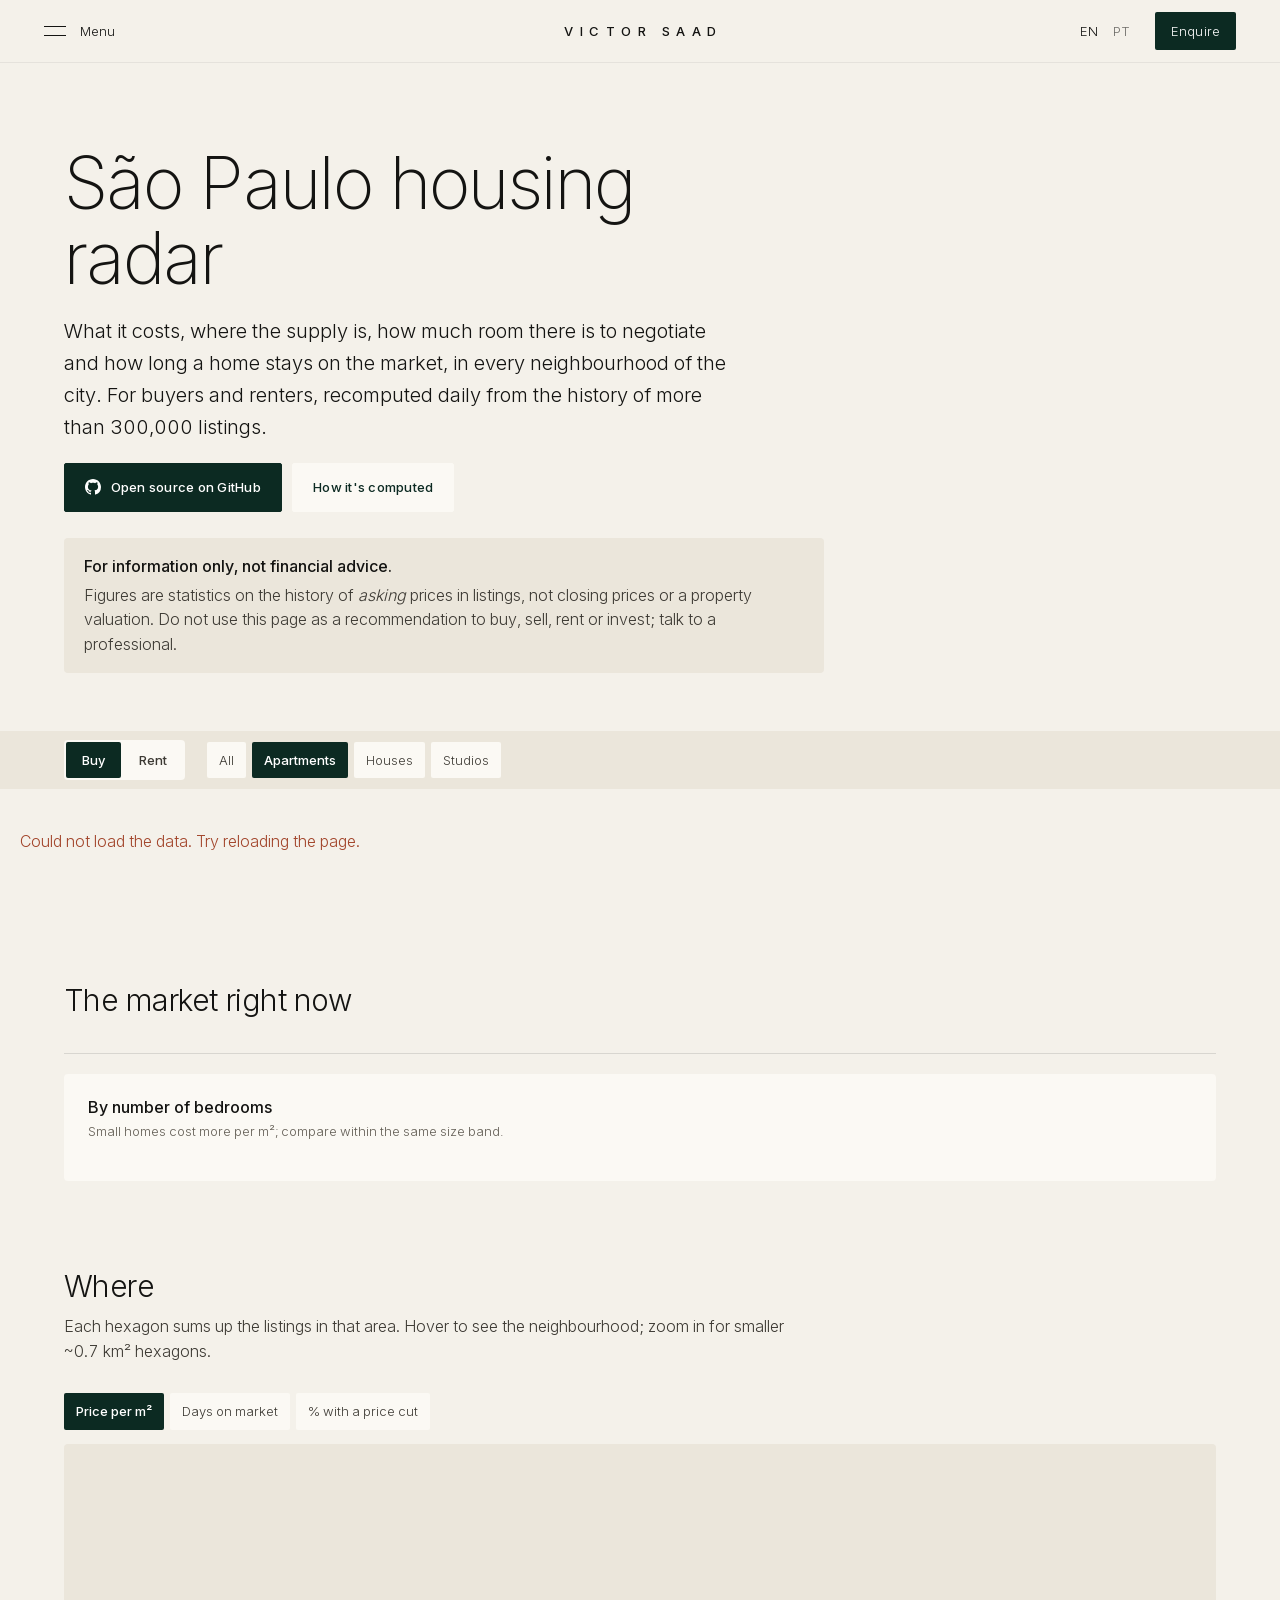
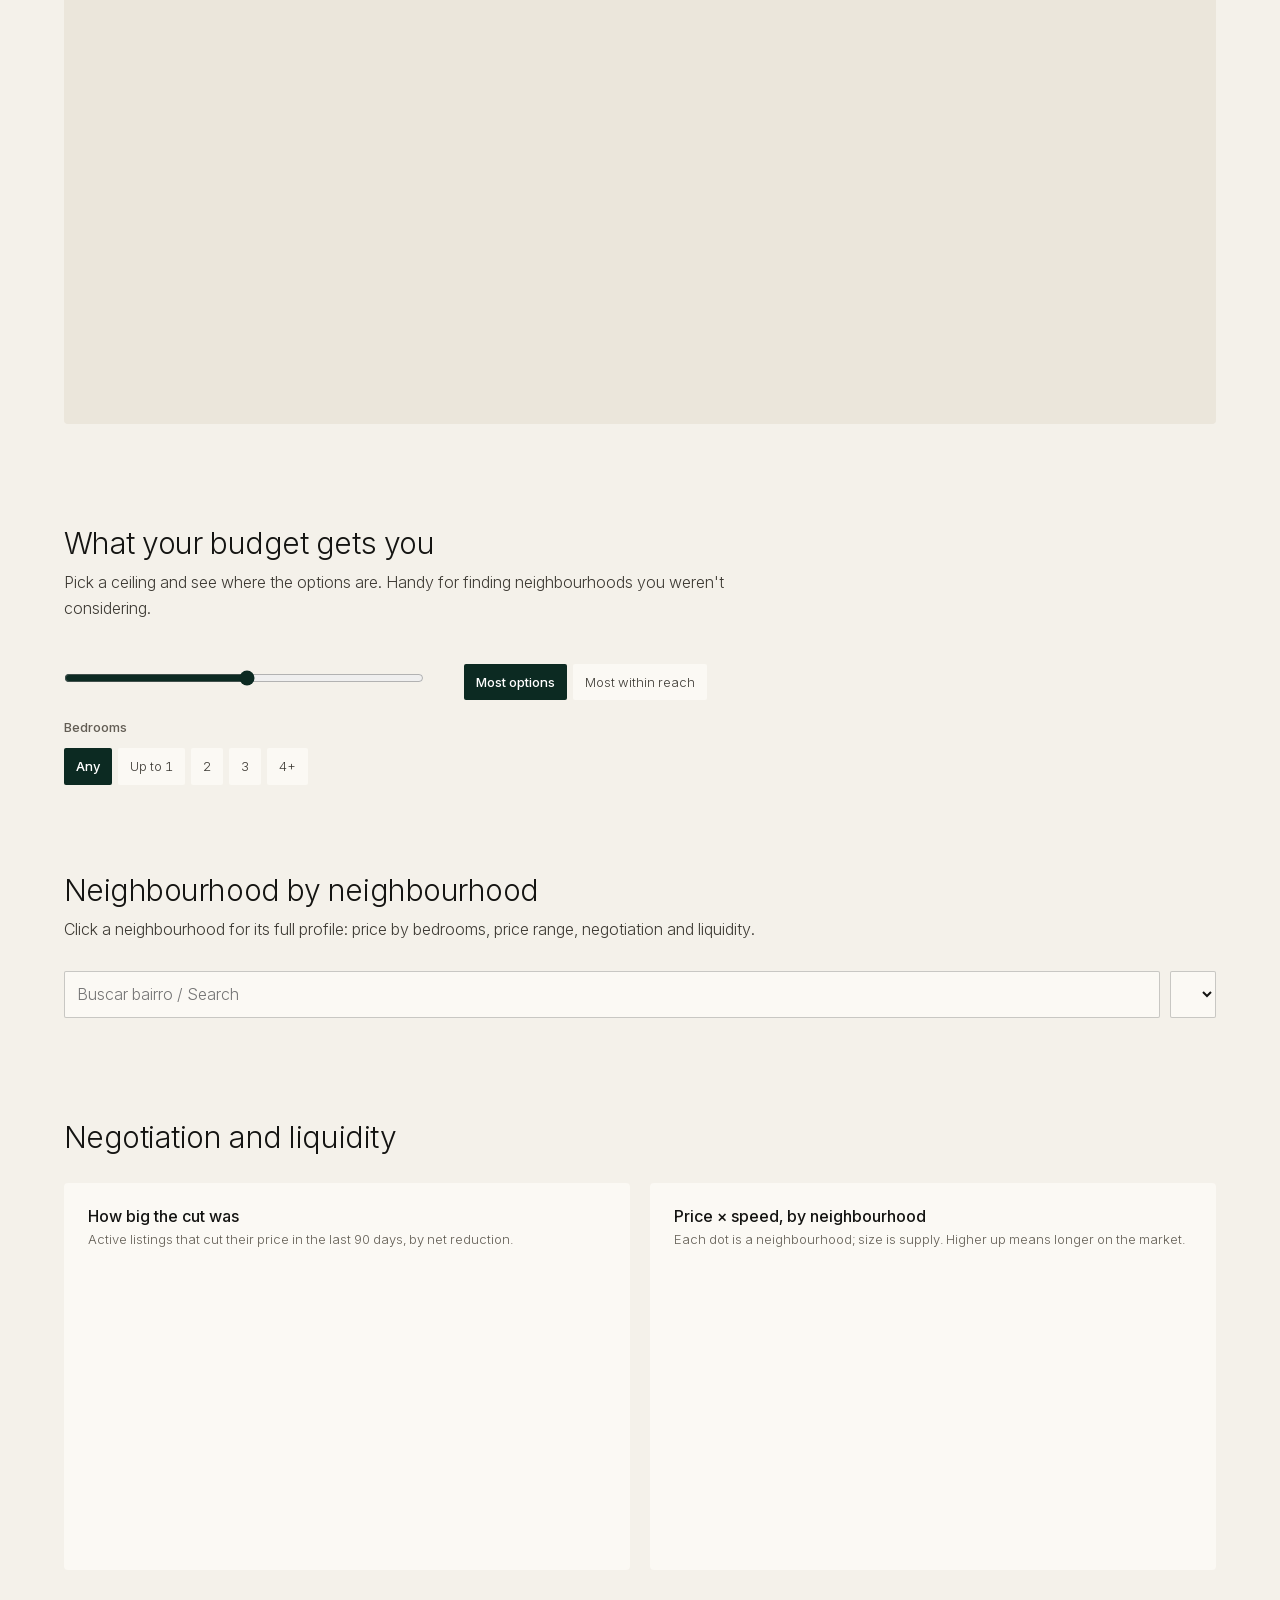
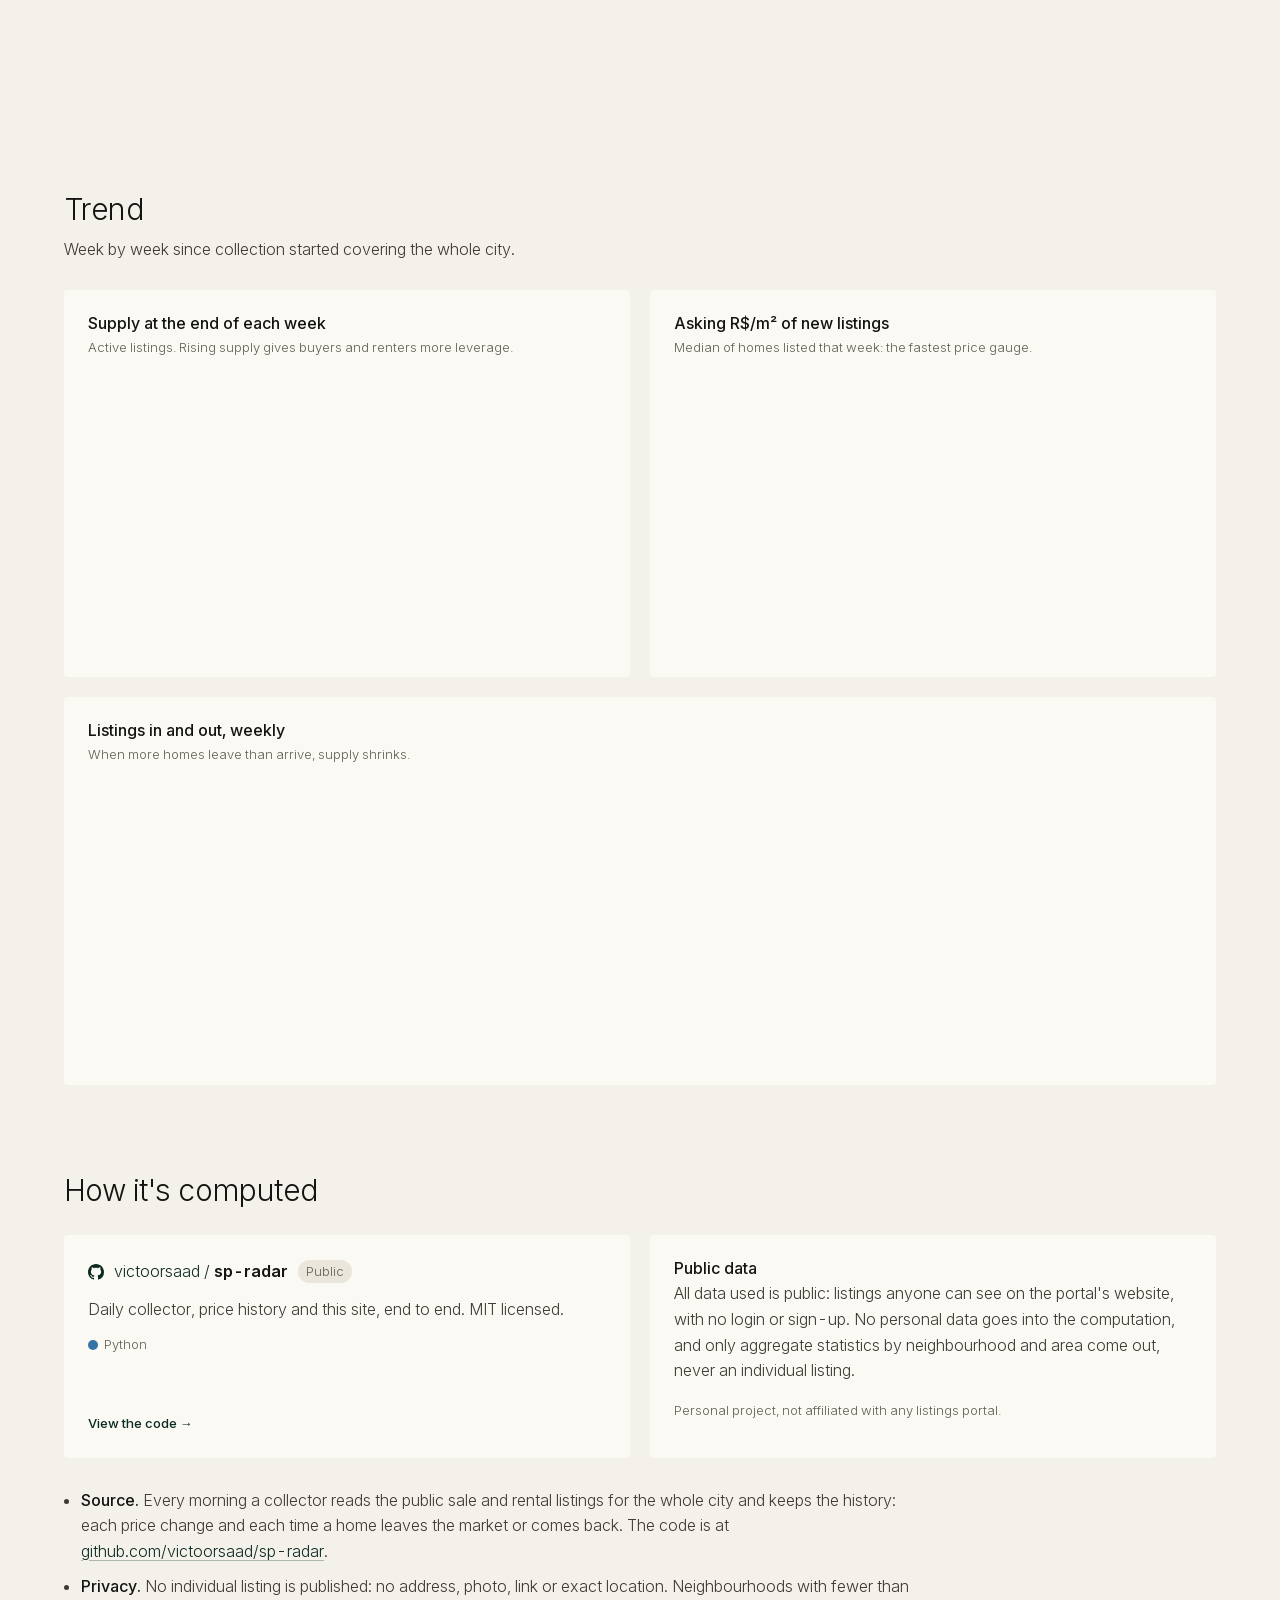
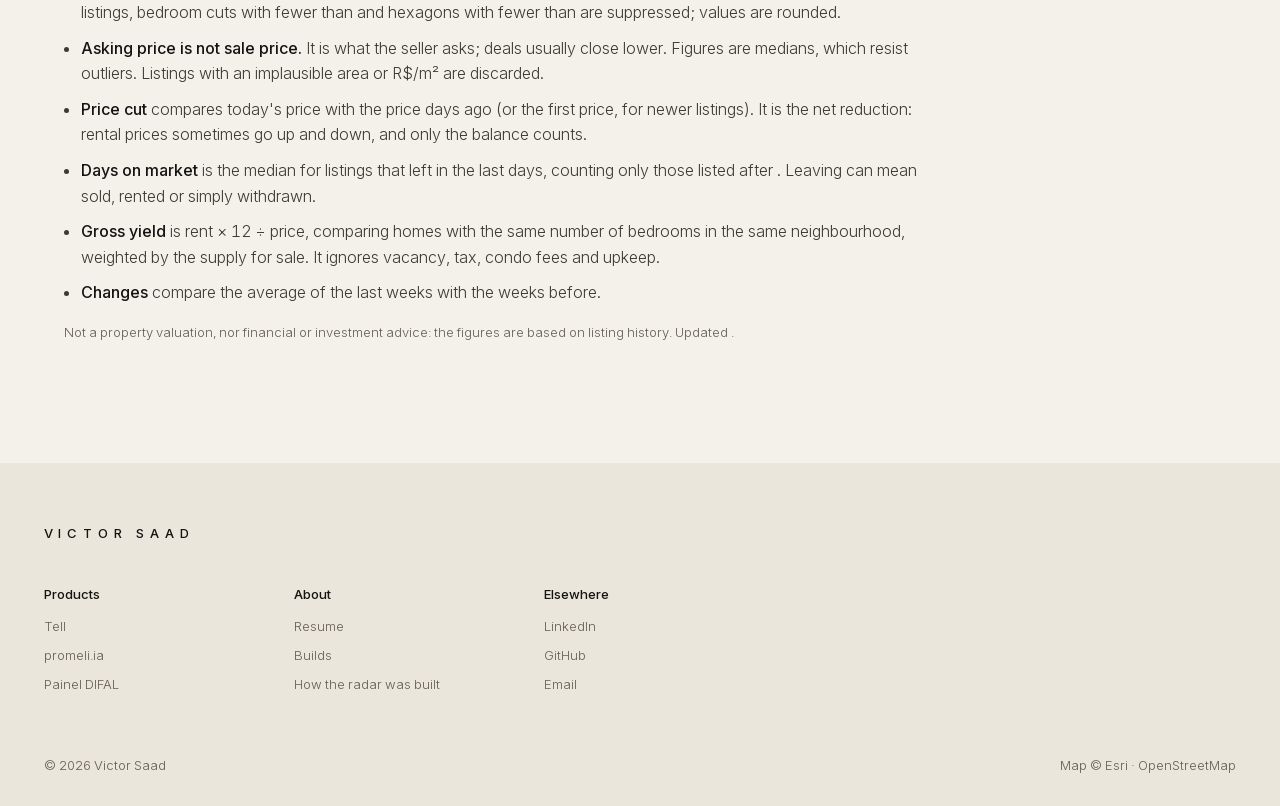
==== commit 69b7107f: "site: contraste, movimento reduzido, sem rolagem lateral e escala de fonte menor Co-Authored-By: Cla" ====
--- a/publico/site/index.html
+++ b/publico/site/index.html
@@ -8,7 +8,14 @@
 <meta property="og:title" content="Radar imobiliário de São Paulo">
 <meta property="og:description" content="Preço por m², negociação, liquidez e rentabilidade em cada bairro de São Paulo. Atualizado todo dia.">
 <meta property="og:url" content="https://spradar.saadcloud.com.br/">
-<link rel="icon" href="data:image/svg+xml,%3Csvg xmlns='http://www.w3.org/2000/svg' viewBox='0 0 32 32'%3E%3Crect width='32' height='32' fill='%230c2a22'/%3E%3Ccircle cx='16' cy='16' r='8' fill='none' stroke='%23b99a5b' stroke-width='2'/%3E%3Ccircle cx='16' cy='16' r='2.5' fill='%23b99a5b'/%3E%3C/svg%3E">
+<meta property="og:site_name" content="SaadCloud">
+<meta property="og:image" content="https://spradar.saadcloud.com.br/assets/og.jpg">
+<meta property="og:image:width" content="1200">
+<meta property="og:image:height" content="630">
+<meta name="twitter:card" content="summary_large_image">
+<link rel="icon" href="assets/icon/favicon.svg" type="image/svg+xml">
+<link rel="icon" href="assets/icon/favicon.ico" sizes="32x32">
+<link rel="apple-touch-icon" href="assets/icon/apple-touch-icon.png">
 <script>
   (function () {
     var d = document.documentElement;
@@ -20,7 +27,9 @@
   })();
 </script>
 <link rel="stylesheet" href="assets/vendor/leaflet.css">
-<link rel="stylesheet" href="assets/radar.css?v=7">
+<link rel="stylesheet" href="assets/radar.css?v=8">
+<link rel="canonical" href="https://spradar.saadcloud.com.br/">
+<script type="application/ld+json">{"@context":"https://schema.org","@type":"WebApplication","name":"Radar imobiliário de São Paulo","alternateName":"SP Radar","url":"https://spradar.saadcloud.com.br/","applicationCategory":"ReferenceApplication","operatingSystem":"Web","inLanguage":["pt-BR","en"],"isAccessibleForFree":true,"isPartOf":{"@type":"WebSite","name":"SaadCloud","url":"https://saadcloud.com.br/"},"author":{"@type":"Person","name":"Victor Saad","url":"https://saadcloud.com.br/"},"codeRepository":"https://github.com/victoorsaad/sp-radar"}</script>
 </head>
 <body>
 <header class="bar" id="bar">
@@ -39,14 +48,13 @@
 
 <main>
   <section class="hero wrap">
-    <div class="kicker"><span lang="pt">Dados de mercado · atualizado todo dia</span><span lang="en">Market data · updated daily</span></div>
     <h1><span lang="pt">Radar imobiliário de São Paulo</span><span lang="en">São Paulo housing radar</span></h1>
     <p class="lede">
       <span lang="pt">Quanto custa, onde há oferta, quanto dá para negociar e quanto tempo um imóvel fica no mercado, em cada bairro da cidade. Para quem compra e para quem aluga, calculado todo dia a partir do histórico de mais de 300 mil anúncios.</span>
       <span lang="en">What it costs, where the supply is, how much room there is to negotiate and how long a home stays on the market, in every neighbourhood of the city. For buyers and renters, recomputed daily from the history of more than 300,000 listings.</span>
     </p>
     <div class="hero-cta">
-      <a class="btn" href="https://github.com/victoorsaad/sp-radar" target="_blank" rel="noopener"><svg class="gh-ico" viewBox="0 0 16 16" width="16" height="16" aria-hidden="true"><path fill="currentColor" d="M8 0C3.58 0 0 3.58 0 8c0 3.54 2.29 6.53 5.47 7.59.4.07.55-.17.55-.38 0-.19-.01-.82-.01-1.49-2.01.37-2.53-.49-2.69-.94-.09-.23-.48-.94-.82-1.13-.28-.15-.68-.52-.01-.53.63-.01 1.08.58 1.23.82.72 1.21 1.87.87 2.33.66.07-.52.28-.87.51-1.07-1.78-.2-3.64-.89-3.64-3.95 0-.87.31-1.59.82-2.15-.08-.2-.36-1.02.08-2.12 0 0 .67-.21 2.2.82.64-.18 1.32-.27 2-.27.68 0 1.36.09 2 .27 1.53-1.04 2.2-.82 2.2-.82.44 1.1.16 1.92.08 2.12.51.56.82 1.27.82 2.15 0 3.07-1.87 3.75-3.65 3.95.29.25.54.73.54 1.48 0 1.07-.01 1.93-.01 2.2 0 .21.15.46.55.38A8.013 8.013 0 0016 8c0-4.42-3.58-8-8-8z"/></svg><span lang="pt">Código aberto no GitHub</span><span lang="en">Open source on GitHub</span><span class="gh-stars" hidden>★ <b class="gh-n"></b></span></a>
+      <a class="btn" href="https://github.com/victoorsaad/sp-radar" target="_blank" rel="noopener"><svg class="gh-ico" viewBox="0 0 16 16" width="16" height="16" aria-hidden="true"><path fill="currentColor" d="M8 0C3.58 0 0 3.58 0 8c0 3.54 2.29 6.53 5.47 7.59.4.07.55-.17.55-.38 0-.19-.01-.82-.01-1.49-2.01.37-2.53-.49-2.69-.94-.09-.23-.48-.94-.82-1.13-.28-.15-.68-.52-.01-.53.63-.01 1.08.58 1.23.82.72 1.21 1.87.87 2.33.66.07-.52.28-.87.51-1.07-1.78-.2-3.64-.89-3.64-3.95 0-.87.31-1.59.82-2.15-.08-.2-.36-1.02.08-2.12 0 0 .67-.21 2.2.82.64-.18 1.32-.27 2-.27.68 0 1.36.09 2 .27 1.53-1.04 2.2-.82 2.2-.82.44 1.1.16 1.92.08 2.12.51.56.82 1.27.82 2.15 0 3.07-1.87 3.75-3.65 3.95.29.25.54.73.54 1.48 0 1.07-.01 1.93-.01 2.2 0 .21.15.46.55.38A8.013 8.013 0 0016 8c0-4.42-3.58-8-8-8z"/></svg><span lang="pt">Código aberto no GitHub</span><span lang="en">Open source on GitHub</span><span class="gh-stars" hidden><b class="gh-n"></b> <span lang="pt">estrela<span class="gh-pl">s</span></span><span lang="en">star<span class="gh-pl">s</span></span></span></a>
       <a class="btn ghost" href="#metodo"><span lang="pt">Como é calculado</span><span lang="en">How it's computed</span></a>
     </div>
     <aside class="callout" role="note">
@@ -84,7 +92,7 @@
   <div id="erro" class="wrap err" hidden><span lang="pt">Não foi possível carregar os dados. Tente recarregar a página.</span><span lang="en">Could not load the data. Try reloading the page.</span></div>
 
   <section class="sec wrap" id="panorama">
-    <div class="sec-h"><span class="num">01</span><h2><span lang="pt">O mercado agora</span><span lang="en">The market right now</span></h2></div>
+    <div class="sec-h"><h2><span lang="pt">O mercado agora</span><span lang="en">The market right now</span></h2></div>
     <p class="read" id="leitura"></p>
     <div class="kpis" id="kpis"></div>
     <div class="card gap">
@@ -95,7 +103,7 @@
   </section>
 
   <section class="sec wrap" id="mapa-sec">
-    <div class="sec-h"><span class="num">02</span><h2><span lang="pt">Onde</span><span lang="en">Where</span></h2>
+    <div class="sec-h"><h2><span lang="pt">Onde</span><span lang="en">Where</span></h2>
       <p><span lang="pt">Cada hexágono resume os anúncios daquela área. Passe o mouse para ver o bairro; aproxime para hexágonos menores, de ~0,7 km².</span><span lang="en">Each hexagon sums up the listings in that area. Hover to see the neighbourhood; zoom in for smaller ~0.7 km² hexagons.</span></p></div>
     <div class="map-ctl">
       <div class="chips" role="group" aria-label="Métrica do mapa / Map metric">
@@ -109,7 +117,7 @@
   </section>
 
   <section class="sec wrap" id="orcamento">
-    <div class="sec-h"><span class="num">03</span><h2><span lang="pt">Quanto o seu dinheiro compra</span><span lang="en">What your budget gets you</span></h2>
+    <div class="sec-h"><h2><span lang="pt">Quanto o seu dinheiro compra</span><span lang="en">What your budget gets you</span></h2>
       <p><span lang="pt">Escolha um teto e veja onde estão as opções. Útil para descobrir bairros que você não estava considerando.</span><span lang="en">Pick a ceiling and see where the options are. Handy for finding neighbourhoods you weren't considering.</span></p></div>
     <div class="budget">
       <div>
@@ -139,7 +147,7 @@
   </section>
 
   <section class="sec wrap" id="bairros">
-    <div class="sec-h"><span class="num">04</span><h2><span lang="pt">Bairro a bairro</span><span lang="en">Neighbourhood by neighbourhood</span></h2>
+    <div class="sec-h"><h2><span lang="pt">Bairro a bairro</span><span lang="en">Neighbourhood by neighbourhood</span></h2>
       <p><span lang="pt">Clique num bairro para ver a ficha completa: preço por quartos, faixa de preço, negociação e liquidez.</span><span lang="en">Click a neighbourhood for its full profile: price by bedrooms, price range, negotiation and liquidity.</span></p></div>
     <div class="filters">
       <input type="search" id="busca" placeholder="Buscar bairro / Search" aria-label="Buscar bairro / Search neighbourhood">
@@ -149,7 +157,7 @@
   </section>
 
   <section class="sec wrap" id="negociacao">
-    <div class="sec-h"><span class="num">05</span><h2><span lang="pt">Negociação e liquidez</span><span lang="en">Negotiation and liquidity</span></h2>
+    <div class="sec-h"><h2><span lang="pt">Negociação e liquidez</span><span lang="en">Negotiation and liquidity</span></h2>
       <p id="neg-p"></p></div>
     <div class="g2">
       <div class="card">
@@ -167,12 +175,12 @@
   </section>
 
   <section class="sec wrap" id="extra">
-    <div class="sec-h"><span class="num">06</span><h2 id="extra-h"></h2><p id="extra-p"></p></div>
+    <div class="sec-h"><h2 id="extra-h"></h2><p id="extra-p"></p></div>
     <div class="g2" id="extra-body"></div>
   </section>
 
   <section class="sec wrap" id="tendencia">
-    <div class="sec-h"><span class="num">07</span><h2><span lang="pt">Tendência</span><span lang="en">Trend</span></h2>
+    <div class="sec-h"><h2><span lang="pt">Tendência</span><span lang="en">Trend</span></h2>
       <p><span lang="pt">Semana a semana desde que a coleta passou a cobrir a cidade inteira.</span><span lang="en">Week by week since collection started covering the whole city.</span></p></div>
     <div class="g2">
       <div class="card">
@@ -194,12 +202,12 @@
   </section>
 
   <section class="sec wrap method" id="metodo">
-    <div class="sec-h"><span class="num">08</span><h2><span lang="pt">Como é calculado</span><span lang="en">How it's computed</span></h2></div>
+    <div class="sec-h"><h2><span lang="pt">Como é calculado</span><span lang="en">How it's computed</span></h2></div>
     <div class="g2 method-top">
       <a class="gh-card" href="https://github.com/victoorsaad/sp-radar" target="_blank" rel="noopener">
         <span class="gh-head"><svg class="gh-ico" viewBox="0 0 16 16" width="16" height="16" aria-hidden="true"><path fill="currentColor" d="M8 0C3.58 0 0 3.58 0 8c0 3.54 2.29 6.53 5.47 7.59.4.07.55-.17.55-.38 0-.19-.01-.82-.01-1.49-2.01.37-2.53-.49-2.69-.94-.09-.23-.48-.94-.82-1.13-.28-.15-.68-.52-.01-.53.63-.01 1.08.58 1.23.82.72 1.21 1.87.87 2.33.66.07-.52.28-.87.51-1.07-1.78-.2-3.64-.89-3.64-3.95 0-.87.31-1.59.82-2.15-.08-.2-.36-1.02.08-2.12 0 0 .67-.21 2.2.82.64-.18 1.32-.27 2-.27.68 0 1.36.09 2 .27 1.53-1.04 2.2-.82 2.2-.82.44 1.1.16 1.92.08 2.12.51.56.82 1.27.82 2.15 0 3.07-1.87 3.75-3.65 3.95.29.25.54.73.54 1.48 0 1.07-.01 1.93-.01 2.2 0 .21.15.46.55.38A8.013 8.013 0 0016 8c0-4.42-3.58-8-8-8z"/></svg><span>victoorsaad / <b>sp-radar</b></span><span class="gh-badge">Public</span></span>
         <span class="gh-desc"><span lang="pt">Coletor diário, histórico de preços e este site, de ponta a ponta. Licença MIT.</span><span lang="en">Daily collector, price history and this site, end to end. MIT licensed.</span></span>
-        <span class="gh-meta"><span><i class="dot"></i>Python</span><span class="gh-stars" hidden>★ <b class="gh-n"></b></span><span class="gh-forks" hidden><span lang="pt">forks</span><span lang="en">forks</span> <b class="gh-f"></b></span><span class="gh-upd" hidden></span></span>
+        <span class="gh-meta"><span><i class="dot"></i>Python</span><span class="gh-stars" hidden><b class="gh-n"></b> <span lang="pt">estrela<span class="gh-pl">s</span></span><span lang="en">star<span class="gh-pl">s</span></span></span><span class="gh-forks" hidden><span lang="pt">forks</span><span lang="en">forks</span> <b class="gh-f"></b></span><span class="gh-upd" hidden></span></span>
         <span class="gh-go"><span lang="pt">Ver o código →</span><span lang="en">View the code →</span></span>
       </a>
       <div class="card">
@@ -254,6 +262,7 @@
 
 <script src="assets/vendor/leaflet.js"></script>
 <script src="assets/vendor/chart.umd.min.js"></script>
-<script src="assets/radar.js?v=7"></script>
+<script src="assets/radar.js?v=8"></script>
+<script defer src="https://static.cloudflareinsights.com/beacon.min.js" data-cf-beacon='{"token": "354930048dbc445c9ef025ea7dfbc98f"}'></script><!-- token público do beacon; gitleaks:allow -->
 </body>
 </html>
--- a/publico/site/assets/radar.css
+++ b/publico/site/assets/radar.css
@@ -7,8 +7,10 @@
 :root {
   --bg: #f4f1ea; --bg-elev: #fbf9f4; --paper: #ebe6db;
   --border: rgba(20, 20, 18, .12); --border-lit: rgba(20, 20, 18, .22);
-  --text: #141412; --text-dim: #5f5a51; --mute: #8d877b; --mute-l: #6f6a60;
-  --green: #0c2a22; --gold: #b99a5b; --ivory-ink: #e9e2d0;
+  --text: #141412; --text-dim: #3d3a34; --mute: #6f6a60; --mute-l: #625d54;
+  --green: #0c2a22; --gold: #b99a5b; --gold-ink: #7a5f2c; --ivory-ink: #e9e2d0;
+  /* type scale (v8): six sizes */
+  --fs-s: 13px; --fs-b: 16px; --fs-l: 20px; --fs-h: 30px; --fs-xl: 48px;
   --s1: #1c7b5a; --s2: #bd8630;
   --seq: #d3ebe0, #aad2bf, #7db69d, #57997d, #397a60, #235c46, #143e2e;
   --up: #1c7b5a; --down: #a2452b;
@@ -28,133 +30,132 @@
 a { color: var(--green); text-decoration-color: rgba(12, 42, 34, .3); text-underline-offset: 3px; }
 b, strong { font-weight: 500; color: var(--text); }
 p { margin: 0 0 1em; color: var(--text-dim); }
-h1, h2, h3 { margin: 0; font-weight: 400; letter-spacing: -.01em; }
+h1, h2, h3 { margin: 0; font-weight: 400; letter-spacing: -.01em; line-height: 1.15; }
 button, input, select { font: inherit; color: inherit; }
 .wrap { max-width: var(--wrap); margin: 0 auto; padding: 0 var(--pad); }
-.kicker { font-size: 11px; font-weight: 500; letter-spacing: .2em; text-transform: uppercase; color: var(--gold); }
 .dim { color: var(--mute-l); }
 
 /* ---------- barra e menu (iguais ao portfólio) ---------- */
 .bar { position: fixed; top: 0; left: 0; right: 0; z-index: 1100; display: grid; grid-template-columns: 1fr auto 1fr; align-items: center;
   height: 62px; padding: 0 var(--pad); background: rgba(244, 241, 234, .96); box-shadow: 0 1px 0 rgba(0, 0, 0, .06); }
 .bar a { text-decoration: none; color: inherit; }
-.mark { font-size: 13px; font-weight: 500; letter-spacing: .5em; padding-left: .5em; }
+.mark { font-size: var(--fs-s); font-weight: 500; letter-spacing: .5em; padding-left: .5em; }
 .menu-btn { justify-self: start; display: flex; align-items: center; gap: 14px; background: none; border: 0; padding: 8px 0; cursor: pointer; }
 .burger { position: relative; width: 22px; height: 10px; }
 .burger span { position: absolute; left: 0; width: 22px; height: 1px; background: currentColor; transition: transform .35s var(--ease), top .35s var(--ease); }
 .burger span:first-child { top: 0; }
 .burger span + span { top: 9px; }
-.menu-btn em { font-style: normal; font-size: 12px; letter-spacing: .14em; text-transform: uppercase; }
+.menu-btn em { font-style: normal; font-size: var(--fs-s); letter-spacing: .02em; }
 .menu-btn[aria-expanded="true"] .burger span:first-child { top: 5px; transform: rotate(45deg); }
 .menu-btn[aria-expanded="true"] .burger span + span { top: 5px; transform: rotate(-45deg); }
 .bar .right { justify-self: end; display: flex; align-items: center; gap: 18px; }
 .bar .lang { display: flex; gap: 2px; }
-.bar .lang button { background: none; border: 0; cursor: pointer; font-size: 11px; letter-spacing: .14em; padding: 6px; opacity: .5; }
+.bar .lang button { background: none; border: 0; cursor: pointer; font-size: var(--fs-s); letter-spacing: .04em; padding: 6px; opacity: .6; }
 .bar .lang button[aria-pressed="true"] { opacity: 1; }
-.btn-sm { font-size: 12px; letter-spacing: .08em; padding: 9px 16px; background: var(--green); color: #fff !important; border-radius: 2px; }
+.btn-sm { font-size: var(--fs-s); letter-spacing: .02em; padding: 9px 16px; background: var(--green); color: #fff !important; border-radius: 2px; }
 .menu { position: fixed; inset: 0; z-index: 1050; background: var(--green); color: var(--ivory-ink); display: flex; flex-direction: column; justify-content: center; gap: 6px;
   padding: 0 var(--pad) 0 calc(var(--pad) + 4vw); opacity: 0; visibility: hidden; transition: opacity .5s var(--ease), visibility .5s; }
-.menu a { font-size: clamp(28px, 4vw, 52px); font-weight: 200; opacity: .75; color: inherit; text-decoration: none; transition: opacity .2s, transform .4s var(--ease); }
+.menu a { font-size: var(--fs-xl); font-weight: 200; opacity: .75; color: inherit; text-decoration: none; transition: opacity .2s, transform .4s var(--ease); }
 .menu a:hover { opacity: 1; transform: translateX(8px); }
 .menu-open .menu { opacity: 1; visibility: visible; }
+/* reduced motion: the closed menu leaves the page instead of waiting for a fade */
+@media (prefers-reduced-motion: reduce) { .menu { display: none; } .menu-open .menu { display: flex; } html { scroll-behavior: auto; } }
 .menu-open .bar { background: transparent; color: var(--ivory-ink); box-shadow: none; }
 .menu-open .btn-sm { background: transparent; border: 1px solid currentColor; }
 
 /* ---------- abertura ---------- */
 .hero { padding-top: 84px; padding-bottom: 36px; }
-.hero h1 { font-size: clamp(40px, 5.6vw, 76px); font-weight: 200; letter-spacing: -.025em; line-height: 1.04; margin: 16px 0 20px; max-width: 15ch; }
-.hero .lede { font-size: 18px; max-width: 640px; }
-.stamp { font-size: 12px; color: var(--mute-l); letter-spacing: .04em; }
+.hero h1 { font-size: clamp(40px, 5.6vw, 76px); font-weight: 200; letter-spacing: -.025em; line-height: 1.04; margin: 0 0 20px; max-width: 15ch; }
+.hero .lede { font-size: var(--fs-l); max-width: 680px; color: var(--text); }
+.stamp { font-size: var(--fs-s); color: var(--mute-l); }
 
 /* ---------- barra de filtros fixa ---------- */
-.ctl { position: sticky; top: 62px; z-index: 1000; background: rgba(244, 241, 234, .96); border-top: 1px solid var(--border); border-bottom: 1px solid var(--border); backdrop-filter: blur(6px); }
+.ctl { position: sticky; top: 62px; z-index: 1000; background: var(--paper); }
 .ctl-in { display: flex; align-items: center; gap: 22px; min-height: 58px; flex-wrap: wrap; padding-top: 8px; padding-bottom: 8px; }
-.seg { display: inline-flex; border: 1px solid var(--border-lit); border-radius: 2px; }
-.seg button { border: 0; background: transparent; padding: 9px 16px; font-size: 12px; font-weight: 500; letter-spacing: .12em; text-transform: uppercase; cursor: pointer; color: var(--text-dim); }
-.seg button + button { border-left: 1px solid var(--border-lit); }
+.seg { display: inline-flex; gap: 2px; padding: 2px; background: var(--bg-elev); border-radius: 4px; }
+.seg button { border: 0; background: transparent; border-radius: 2px; padding: 8px 16px; font-size: var(--fs-s); font-weight: 500; cursor: pointer; color: var(--text-dim); }
 .seg button[aria-pressed="true"] { background: var(--green); color: #fff; }
 .chips { display: flex; gap: 6px; flex-wrap: wrap; }
-.chip { border: 1px solid var(--border); background: transparent; border-radius: 2px; padding: 7px 12px; font-size: 13px; cursor: pointer; color: var(--text-dim); }
-.chip:hover { border-color: var(--border-lit); color: var(--text); }
-.chip[aria-pressed="true"] { border-color: var(--green); color: var(--green); font-weight: 500; box-shadow: inset 0 0 0 1px var(--green); }
-.toc { margin-left: auto; display: flex; gap: 16px; font-size: 11px; letter-spacing: .14em; text-transform: uppercase; }
+.chip { border: 0; background: var(--bg-elev); border-radius: 2px; padding: 8px 12px; font-size: var(--fs-s); cursor: pointer; color: var(--text-dim); }
+.chip:hover { color: var(--text); background: #fff; }
+.chip[aria-pressed="true"] { background: var(--green); color: #fff; font-weight: 500; }
+.toc { margin-left: auto; display: flex; gap: 16px; font-size: var(--fs-s); }
 .toc a { color: var(--mute-l); text-decoration: none; }
 .toc a:hover, .toc a.on { color: var(--green); }
 @media (max-width: 1420px) { .toc { display: none; } }
 @media (max-width: 640px) {
   .ctl-in { gap: 10px; }
-  .chips { flex-wrap: nowrap; overflow-x: auto; scrollbar-width: none; max-width: 100%; }
   .chip { white-space: nowrap; }
 }
 
 /* ---------- seções ---------- */
 .sec { padding-top: 88px; }
-.sec-h { display: grid; grid-template-columns: 70px 1fr; gap: 0 22px; border-bottom: 1px solid var(--border); padding-bottom: 18px; margin-bottom: 30px; }
-.sec-h .num { font-size: 11px; font-weight: 500; letter-spacing: .2em; color: var(--gold); padding-top: 12px; }
-.sec-h h2 { font-size: clamp(26px, 2.6vw, 38px); font-weight: 300; letter-spacing: -.015em; }
-.sec-h p { grid-column: 2; margin: 8px 0 0; max-width: 720px; font-size: 15px; }
-@media (max-width: 640px) { .sec { padding-top: 64px; } .sec-h { grid-template-columns: 1fr; } .sec-h p { grid-column: 1; } .sec-h .num { padding: 0 0 6px; } }
-
-.card { background: var(--bg-elev); border: 1px solid var(--border); border-radius: 4px; padding: 24px; min-width: 0; }
-.card h3 { font-size: 13px; font-weight: 500; letter-spacing: .02em; margin-bottom: 4px; }
-.card .note { font-size: 13px; color: var(--mute-l); margin: 0 0 16px; }
+.sec-h { margin-bottom: 28px; }
+.sec-h h2 { font-size: var(--fs-h); font-weight: 300; letter-spacing: -.015em; }
+.sec-h p { margin: 10px 0 0; max-width: 720px; font-size: var(--fs-b); }
+@media (max-width: 640px) { .sec { padding-top: 64px; } }
+
+.card { background: var(--bg-elev); border-radius: 4px; padding: 24px; min-width: 0; }
+.card h3 { font-size: var(--fs-b); font-weight: 500; letter-spacing: 0; margin-bottom: 4px; }
+.card .note { font-size: var(--fs-s); color: var(--mute-l); margin: 0 0 16px; }
 .g2 { display: grid; grid-template-columns: 1fr 1fr; gap: 20px; }
 @media (max-width: 900px) { .g2 { grid-template-columns: 1fr; } }
 .gap { margin-top: 20px; }
 
 /* leitura do mercado */
-.read { font-size: clamp(20px, 2vw, 26px); font-weight: 300; line-height: 1.45; color: var(--text); max-width: 980px; margin: 0 0 36px; letter-spacing: -.01em; }
+.read { font-size: var(--fs-l); font-weight: 300; line-height: 1.45; color: var(--text); max-width: 980px; margin: 0 0 36px; letter-spacing: -.01em; }
 .read b { font-weight: 500; }
 .kpis { display: grid; grid-template-columns: repeat(auto-fit, minmax(180px, 1fr)); border-top: 1px solid var(--border); border-left: 1px solid var(--border); }
 .kpi { padding: 22px 22px 20px; border-right: 1px solid var(--border); border-bottom: 1px solid var(--border); background: var(--bg-elev); }
-.kpi .lbl { font-size: 11px; font-weight: 500; letter-spacing: .16em; text-transform: uppercase; color: var(--mute-l); }
-.kpi .val { font-size: 30px; white-space: nowrap; font-weight: 200; letter-spacing: -.02em; margin: 8px 0 4px; line-height: 1.1; }
-.kpi .sub { font-size: 13px; color: var(--mute-l); }
+.kpi .lbl { font-size: var(--fs-s); font-weight: 500; color: var(--mute-l); }
+.kpi .val { font-size: var(--fs-h); white-space: nowrap; font-weight: 200; letter-spacing: -.02em; margin: 8px 0 4px; line-height: 1.1; }
+.kpi .sub { font-size: var(--fs-s); color: var(--mute-l); }
 .delta { font-weight: 500; white-space: nowrap; }
 .delta.up { color: var(--up); } .delta.down { color: var(--down); }
-@media (max-width: 640px) { .kpis { grid-template-columns: 1fr 1fr; } .kpi { padding: 16px; } .kpi .val { font-size: 24px; } .kpi .lbl { letter-spacing: .1em; } }
+@media (max-width: 640px) { .kpis { grid-template-columns: 1fr 1fr; } .kpi { padding: 16px; } .kpi .val { font-size: var(--fs-l); } }
 
 /* tabelas */
 .tbl-wrap { overflow-x: auto; }
-table { border-collapse: collapse; width: 100%; font-size: 14px; }
+table { border-collapse: collapse; width: 100%; font-size: var(--fs-s); }
 th, td { padding: 11px 12px; text-align: right; white-space: nowrap; border-bottom: 1px solid var(--border); }
 th:first-child, td:first-child { text-align: left; padding-left: 0; }
-th { font-size: 11px; font-weight: 500; letter-spacing: .12em; text-transform: uppercase; color: var(--mute-l); }
-td .rng { color: var(--mute); font-size: 12px; margin-left: 6px; }
+th { font-size: var(--fs-s); font-weight: 500; color: var(--mute-l); }
+td .rng { color: var(--mute); font-size: var(--fs-s); margin-left: 6px; }
 .barcell { display: inline-flex; align-items: center; gap: 10px; justify-content: flex-end; }
 .barcell i { display: inline-block; height: 6px; background: var(--s1); border-radius: 0 2px 2px 0; }
 
 /* mapa */
 .map-ctl { display: flex; align-items: center; gap: 14px; flex-wrap: wrap; margin-bottom: 14px; }
-#mapa { height: 580px; border-radius: 4px; border: 1px solid var(--border); background: var(--paper); }
+#mapa { height: 580px; border-radius: 4px; background: var(--paper); position: relative; z-index: 0; } /* keeps Leaflet controls under the sticky filter bar */
 @media (max-width: 640px) { #mapa { height: 440px; } }
 .leaflet-container { font: 13px/1.4 var(--sans); background: var(--paper); }
 .leaflet-control-zoom a { border-radius: 2px !important; color: var(--green) !important; }
+.leaflet-control-zoom-in, .leaflet-control-zoom-out { font: 400 20px/30px var(--sans) !important; }
 .leaflet-tooltip.tt { background: var(--bg-elev); color: var(--text); border: 1px solid var(--border-lit); border-radius: 2px; box-shadow: 0 6px 24px rgba(12, 42, 34, .12); padding: 10px 12px; font: 300 13px/1.45 var(--sans); }
 .leaflet-tooltip.tt::before { display: none; }
 .tt b { font-weight: 500; }
-.tt .t { font-weight: 500; font-size: 14px; display: block; margin-bottom: 2px; }
-.legend { display: flex; align-items: center; gap: 14px; flex-wrap: wrap; margin-top: 14px; font-size: 12px; color: var(--mute-l); }
+.tt .t { font-weight: 500; font-size: var(--fs-b); display: block; margin-bottom: 2px; }
+.legend { display: flex; align-items: center; gap: 14px; flex-wrap: wrap; margin-top: 14px; font-size: var(--fs-s); color: var(--mute-l); }
 .legend .ramp { display: flex; }
 .legend .ramp span { width: 46px; height: 8px; }
-.legend .ticks { display: flex; font-size: 11px; padding-left: 40px; }
+.legend .ticks { display: flex; font-size: var(--fs-s); padding-left: 40px; }
 .legend .ticks span { width: 46px; text-align: left; margin-left: -6px; }
 
 /* orçamento */
 .budget { display: grid; grid-template-columns: minmax(260px, 360px) 1fr; gap: 40px; align-items: start; }
 @media (max-width: 900px) { .budget { grid-template-columns: 1fr; gap: 24px; } }
-.bud-val { font-size: 46px; font-weight: 200; letter-spacing: -.02em; line-height: 1; margin: 12px 0 18px; }
+.bud-val { font-size: var(--fs-xl); font-weight: 200; letter-spacing: -.02em; line-height: 1; margin: 12px 0 18px; }
 input[type="range"] { width: 100%; accent-color: var(--green); margin: 0 0 6px; }
-.range-lbl { display: flex; justify-content: space-between; font-size: 12px; color: var(--mute); margin-bottom: 24px; }
-.lbl-sm { font-size: 11px; font-weight: 500; letter-spacing: .16em; text-transform: uppercase; color: var(--mute-l); margin: 0 0 10px; }
-.bud-out .big { font-size: 21px; font-weight: 300; color: var(--text); margin-bottom: 14px; line-height: 1.45; }
+.range-lbl { display: flex; justify-content: space-between; font-size: var(--fs-s); color: var(--mute); margin-bottom: 24px; }
+.lbl-sm { font-size: var(--fs-s); font-weight: 500; color: var(--mute-l); margin: 0 0 10px; }
+.bud-out .big { font-size: var(--fs-l); font-weight: 300; color: var(--text); margin-bottom: 14px; line-height: 1.45; }
 .sortby { display: flex; gap: 6px; margin-bottom: 8px; }
 .rank { list-style: none; margin: 0; padding: 0; }
 .rank li { border-bottom: 1px solid var(--border); }
 .rank button { all: unset; box-sizing: border-box; cursor: pointer; display: grid; grid-template-columns: 28px 1fr auto; gap: 6px 14px; padding: 12px 0; width: 100%; align-items: baseline; }
-.rank .pos { font-size: 11px; color: var(--gold); font-weight: 500; letter-spacing: .1em; }
-.rank .nm small, .rank .vl small { display: block; color: var(--mute-l); font-size: 12px; }
-.rank .vl { text-align: right; font-size: 14px; }
+.rank .pos { font-size: var(--fs-s); color: var(--mute-l); font-weight: 500; }
+.rank .nm small, .rank .vl small { display: block; color: var(--mute-l); font-size: var(--fs-s); }
+.rank .vl { text-align: right; font-size: var(--fs-b); }
 .rank .track { grid-column: 2 / 4; height: 4px; background: var(--paper); }
 .rank .track i { display: block; height: 100%; background: var(--s1); }
 .rank button:hover .nm { color: var(--green); }
@@ -162,16 +163,16 @@
 
 /* bairros */
 .filters { display: flex; gap: 10px; flex-wrap: wrap; margin-bottom: 14px; }
-.filters input, .filters select { background: var(--bg-elev); border: 1px solid var(--border-lit); border-radius: 2px; padding: 10px 12px; font-size: 14px; min-width: 0; }
+.filters input, .filters select { background: var(--bg-elev); border: 1px solid var(--border-lit); border-radius: 2px; padding: 10px 12px; font-size: var(--fs-b); min-width: 0; }
 .filters input { flex: 1 1 240px; }
 .filters input:focus, .filters select:focus { outline: 1px solid var(--green); }
-#tabela-wrap { max-height: 660px; overflow: auto; border-top: 1px solid var(--border); }
+#tabela-wrap { max-height: 660px; overflow: auto; }
 #tabela th { position: sticky; top: 0; background: var(--bg); cursor: pointer; user-select: none; z-index: 1; }
 #tabela th[aria-sort="ascending"]::after { content: " ↑"; color: var(--green); }
 #tabela th[aria-sort="descending"]::after { content: " ↓"; color: var(--green); }
 #tabela tbody tr { cursor: pointer; }
 #tabela tbody tr:hover td { background: var(--bg-elev); }
-#tabela td:first-child small { display: block; font-size: 12px; color: var(--mute); }
+#tabela td:first-child small { display: block; font-size: var(--fs-s); color: var(--mute); }
 
 /* painel do bairro */
 .drawer { position: fixed; top: 0; right: 0; bottom: 0; width: min(580px, 100%); background: var(--bg); z-index: 1200; box-shadow: -20px 0 60px rgba(12, 42, 34, .15);
@@ -179,50 +180,50 @@
 .drawer.open { transform: none; visibility: visible; }
 .scrim { position: fixed; inset: 0; background: rgba(12, 42, 34, .28); z-index: 1150; opacity: 0; visibility: hidden; transition: opacity .4s; }
 .scrim.open { opacity: 1; visibility: visible; }
-.drawer .x { position: absolute; top: 18px; right: 18px; background: none; border: 1px solid var(--border-lit); border-radius: 2px; width: 38px; height: 38px; cursor: pointer; font-size: 20px; line-height: 1; }
-.drawer h2 { font-size: 36px; font-weight: 200; letter-spacing: -.02em; margin: 10px 48px 4px 0; line-height: 1.1; }
+.drawer .x { position: absolute; top: 18px; right: 18px; background: var(--bg-elev); border: 0; border-radius: 2px; width: 40px; height: 40px; cursor: pointer; font-size: var(--fs-l); line-height: 1; }
+.drawer h2 { font-size: var(--fs-h); font-weight: 200; letter-spacing: -.02em; margin: 10px 48px 4px 0; line-height: 1.1; }
 .drawer .kpis { margin: 22px 0 8px; grid-template-columns: 1fr 1fr; }
-.drawer .kpi .val { font-size: 26px; }
-.drawer h3 { font-size: 11px; font-weight: 500; letter-spacing: .16em; text-transform: uppercase; color: var(--mute-l); margin: 30px 0 10px; }
+.drawer .kpi .val { font-size: var(--fs-l); }
+.drawer h3 { font-size: var(--fs-b); font-weight: 500; color: var(--text); margin: 30px 0 10px; }
 .histo { display: flex; align-items: flex-end; gap: 2px; height: 96px; border-bottom: 1px solid var(--border); }
 .histo i { flex: 1; background: var(--s1); min-height: 1px; border-radius: 2px 2px 0 0; }
 .histo i:hover { background: var(--s2); }
-.histo-x { display: flex; justify-content: space-between; font-size: 11px; color: var(--mute); margin-top: 6px; }
+.histo-x { display: flex; justify-content: space-between; font-size: var(--fs-s); color: var(--mute); margin-top: 6px; }
 
 /* gráficos */
 .chart { position: relative; height: 280px; }
 .chart.tall { height: 440px; }
 .bars { display: grid; gap: 9px; }
-.bars .row { display: grid; grid-template-columns: minmax(110px, 190px) 1fr 58px; gap: 12px; align-items: center; font-size: 13px; }
+.bars .row { display: grid; grid-template-columns: minmax(110px, 190px) 1fr 58px; gap: 12px; align-items: center; font-size: var(--fs-s); }
 .bars .row span:first-child { overflow: hidden; text-overflow: ellipsis; white-space: nowrap; }
 .bars .row .trk { height: 10px; background: var(--paper); }
 .bars .row .trk i { display: block; height: 100%; background: var(--s1); border-radius: 0 2px 2px 0; }
 .bars .row b { text-align: right; font-weight: 500; }
 .bars.gold .row .trk i { background: var(--s2); }
 .stat-line { display: flex; gap: 36px; flex-wrap: wrap; margin-top: 18px; }
-.stat-line div { font-size: 13px; color: var(--mute-l); }
-.stat-line b { display: block; font-size: 28px; font-weight: 200; color: var(--text); letter-spacing: -.02em; }
+.stat-line div { font-size: var(--fs-s); color: var(--mute-l); }
+.stat-line b { display: block; font-size: var(--fs-h); font-weight: 200; color: var(--text); letter-spacing: -.02em; }
 
 /* método */
 .method ul { padding-left: 1.1em; color: var(--text-dim); max-width: 860px; }
 .method li { margin-bottom: 10px; }
-.fine { font-size: 13px; color: var(--mute-l); }
+.fine { font-size: var(--fs-s); color: var(--mute-l); }
 .err { padding: 40px 0; color: var(--down); }
 
 /* rodapé (igual ao portfólio) */
-footer.foot { background: var(--paper); padding: 60px var(--pad) 30px; font-size: 13px; margin-top: 120px; }
+footer.foot { background: var(--paper); padding: 60px var(--pad) 30px; font-size: var(--fs-s); margin-top: 120px; }
 .foot a { text-decoration: none; }
-.f-top { border-bottom: 1px solid rgba(0, 0, 0, .14); padding-bottom: 22px; }
-.f-mark { font-size: 12px; font-weight: 500; letter-spacing: .45em; }
+.f-top { padding-bottom: 6px; }
+.f-mark { font-size: var(--fs-s); font-weight: 500; letter-spacing: .45em; }
 .f-cols { display: grid; grid-template-columns: repeat(3, minmax(0, 220px)); gap: 30px; padding: 34px 0 60px; }
 .f-cols div { display: grid; gap: 8px; align-content: start; }
 .f-cols b { font-weight: 500; margin-bottom: 4px; }
 .f-cols a { color: var(--mute-l); }
 .f-cols a:hover { color: var(--text); }
-.f-bot { display: flex; justify-content: space-between; gap: 12px; flex-wrap: wrap; color: var(--mute-l); font-size: 12px; }
+.f-bot { display: flex; justify-content: space-between; gap: 12px; flex-wrap: wrap; color: var(--mute-l); font-size: var(--fs-s); }
 @media (max-width: 900px) {
   .bar { grid-template-columns: auto 1fr auto; }
-  .mark { justify-self: center; font-size: 11px; letter-spacing: .35em; }
+  .mark { justify-self: center; font-size: var(--fs-s); letter-spacing: .3em; }
   .btn-sm, .menu-btn em { display: none; }
   .f-cols { grid-template-columns: 1fr 1fr; }
 }
@@ -230,26 +231,34 @@
 /* chamada para o código e aviso */
 .hero-cta { display: flex; gap: 10px; flex-wrap: wrap; margin: 6px 0 26px; }
 .btn { display: inline-flex; align-items: center; gap: 10px; padding: 13px 20px; border-radius: 2px; background: var(--green); color: #fff; border: 1px solid var(--green);
-  font-size: 13px; font-weight: 500; letter-spacing: .06em; text-decoration: none; transition: background .3s, color .3s; }
+  font-size: var(--fs-s); font-weight: 500; letter-spacing: .02em; text-decoration: none; transition: background .3s, color .3s; }
 .btn:hover { background: #163f33; }
-.btn.ghost { background: transparent; color: var(--green); border-color: var(--border-lit); }
-.btn.ghost:hover { border-color: var(--green); }
+.btn.ghost { background: var(--bg-elev); color: var(--green); border-color: var(--bg-elev); }
+.btn.ghost:hover { background: #fff; border-color: #fff; }
 .btn .gh-stars { border-left: 1px solid rgba(255, 255, 255, .3); padding-left: 10px; font-weight: 400; }
 .btn .gh-stars b { color: #fff; }
 .gh-ico { flex: none; }
-.callout { max-width: 760px; border: 1px solid var(--border); border-left: 3px solid var(--gold); background: var(--bg-elev); padding: 16px 20px; border-radius: 2px;
-  font-size: 14px; line-height: 1.55; color: var(--text-dim); margin-bottom: 22px; }
+.callout { max-width: 760px; background: var(--paper); padding: 16px 20px; border-radius: 4px;
+  font-size: var(--fs-b); line-height: 1.55; color: var(--text-dim); margin-bottom: 22px; }
 .callout b { display: block; color: var(--text); margin-bottom: 4px; }
 .method-top { margin-bottom: 30px; }
-.gh-card { display: flex; flex-direction: column; gap: 12px; padding: 24px; border: 1px solid var(--border); border-radius: 4px; background: var(--bg-elev);
-  color: var(--text); text-decoration: none; transition: border-color .3s, transform .6s var(--ease); }
-.gh-card:hover { border-color: var(--green); transform: translateY(-3px); }
-.gh-head { display: flex; align-items: center; gap: 10px; font-size: 16px; color: var(--green); flex-wrap: wrap; }
+.gh-card { display: flex; flex-direction: column; gap: 12px; padding: 24px; border-radius: 4px; background: var(--bg-elev);
+  color: var(--text); text-decoration: none; transition: background .3s; }
+.gh-card:hover { background: #fff; }
+.gh-head { display: flex; align-items: center; gap: 10px; font-size: var(--fs-b); color: var(--green); flex-wrap: wrap; }
 .gh-head b { font-weight: 600; }
-.gh-badge { font-size: 11px; color: var(--mute-l); border: 1px solid var(--border-lit); border-radius: 999px; padding: 1px 8px; }
-.gh-desc { font-size: 14px; color: var(--text-dim); }
-.gh-meta { display: flex; gap: 18px; flex-wrap: wrap; font-size: 12px; color: var(--mute-l); }
+.gh-badge { font-size: var(--fs-s); color: var(--mute-l); background: var(--paper); border-radius: 999px; padding: 1px 8px; }
+.gh-desc { font-size: var(--fs-b); color: var(--text-dim); }
+.gh-meta { display: flex; gap: 18px; flex-wrap: wrap; font-size: var(--fs-s); color: var(--mute-l); }
 .gh-meta b { font-weight: 500; color: var(--text); }
 .gh-meta .dot { display: inline-block; width: 10px; height: 10px; border-radius: 50%; background: #3572a5; margin-right: 6px; vertical-align: -1px; }
-.gh-go { margin-top: auto; font-size: 11px; font-weight: 500; letter-spacing: .16em; text-transform: uppercase; color: var(--green); }
-.gh-card:hover .gh-go { color: var(--gold); }
+.gh-go { margin-top: auto; font-size: var(--fs-s); font-weight: 500; color: var(--green); }
+
+/* narrow screens: the neighbourhood table keeps the columns that fit; the rest is in each neighbourhood's panel */
+@media (max-width: 1000px) { #tabela .c-area, #tabela .c-corte, #tabela .rng { display: none; } }
+@media (max-width: 640px) {
+  #tabela .c-ativos, #tabela .c-pct_queda, #tabela .c-rent, #tabela .c-dias { display: none; }
+  #tipologia :is(th, td):is(:nth-child(2), :nth-child(4), :nth-child(6)), #tipologia .barcell i { display: none; }
+  th, td { padding: 10px 6px; }
+  th, td:first-child { white-space: normal; }
+}
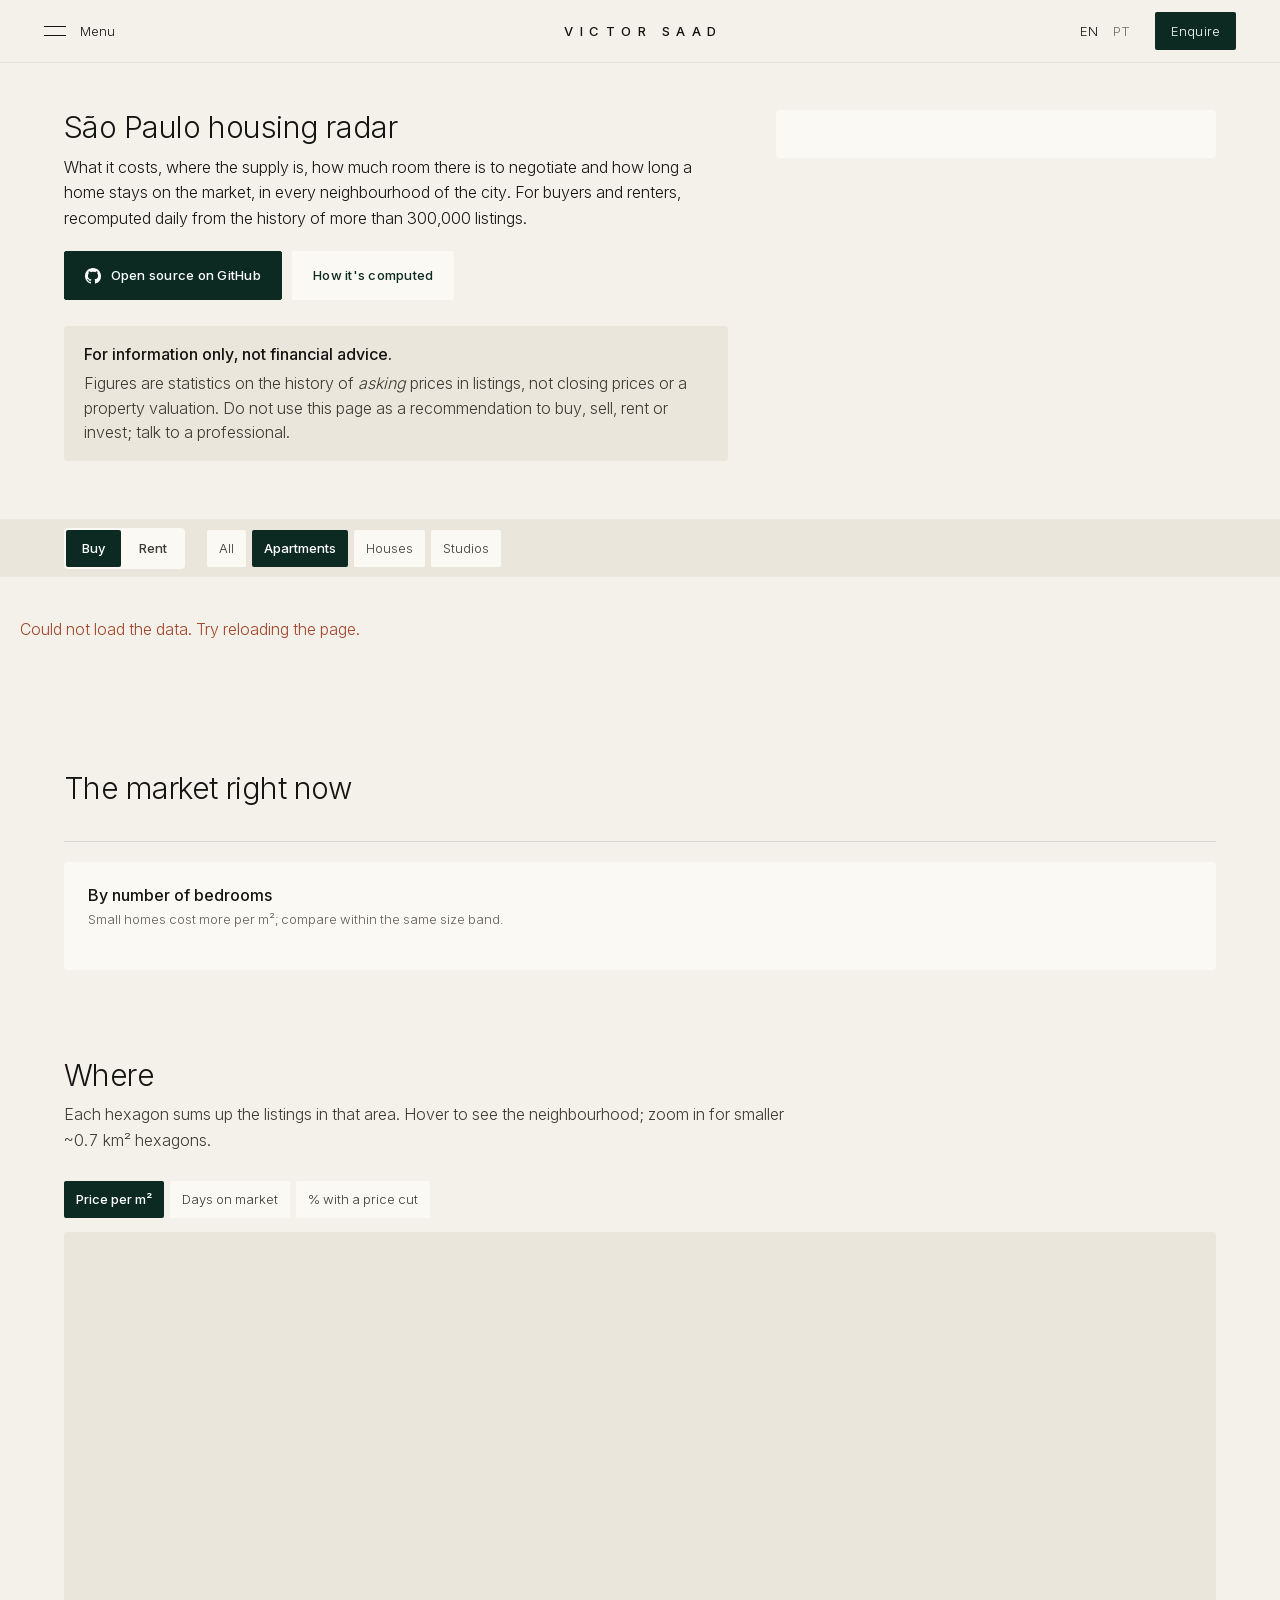
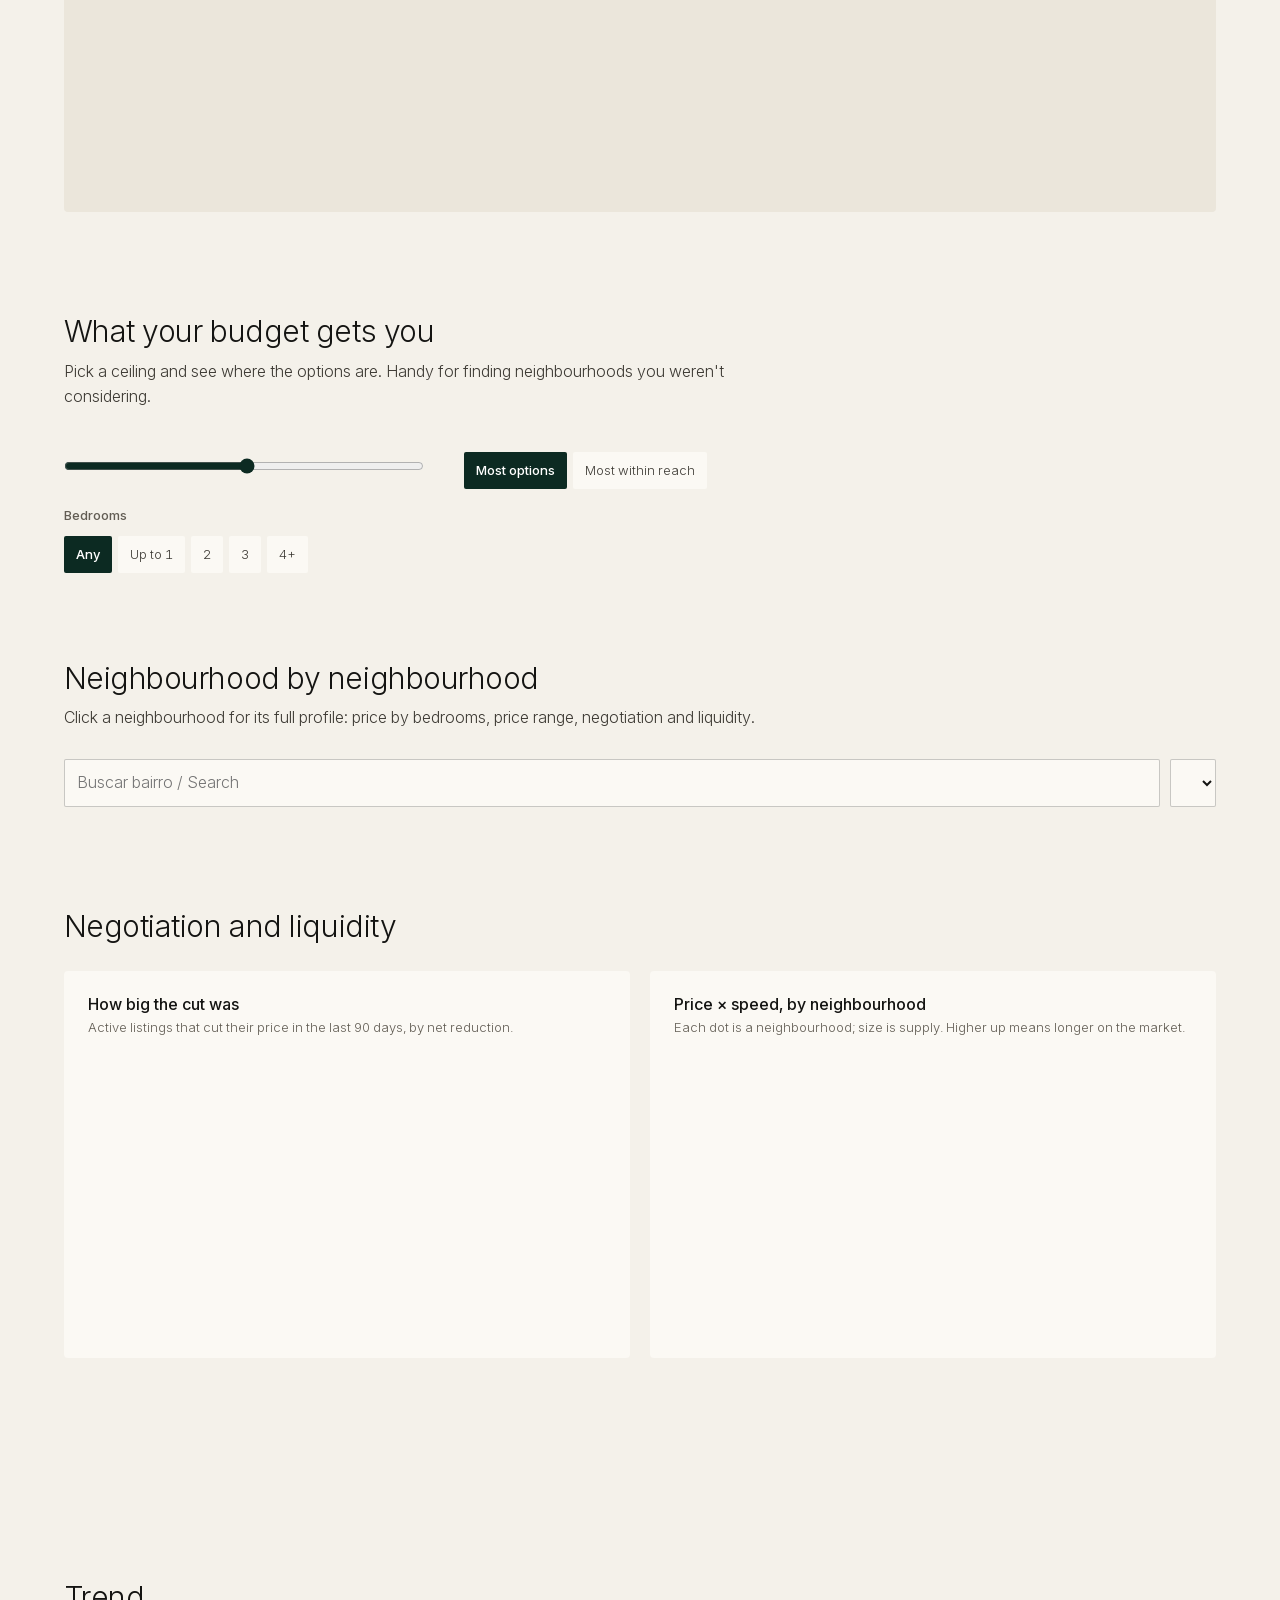
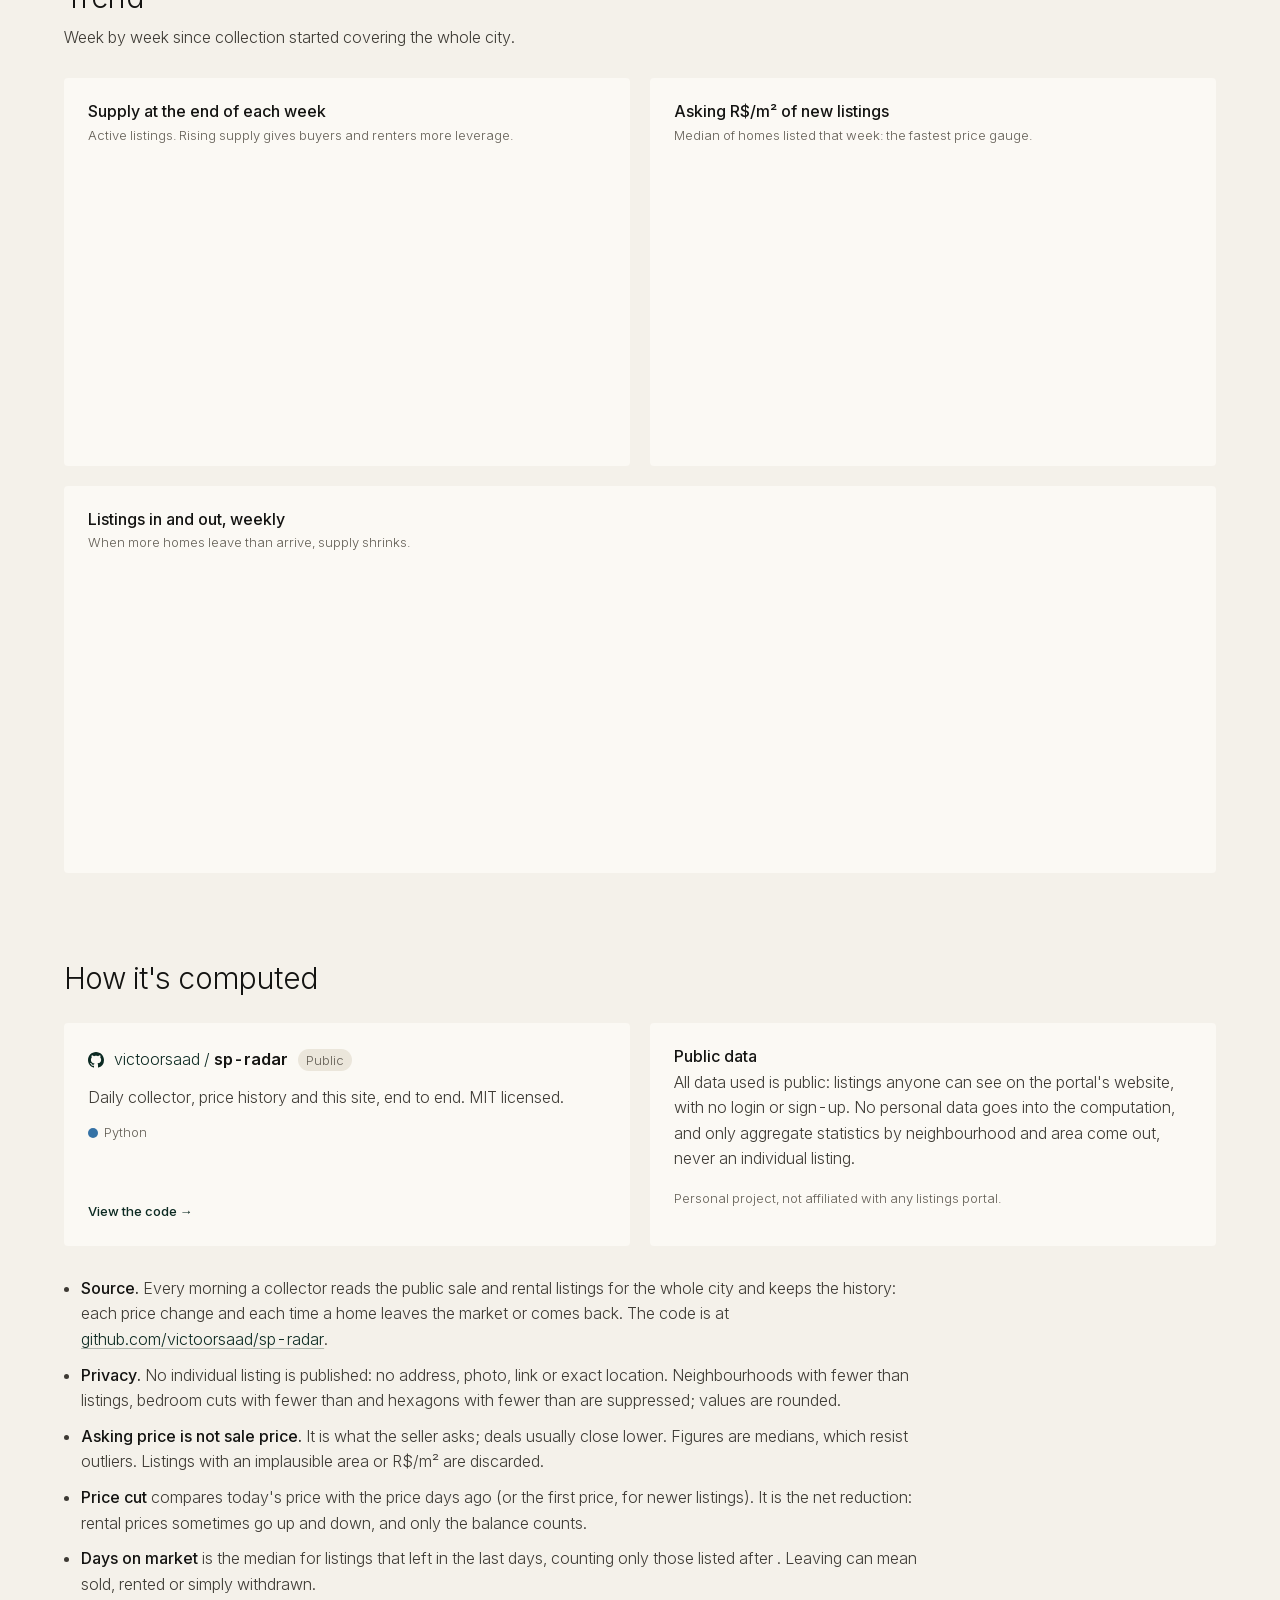
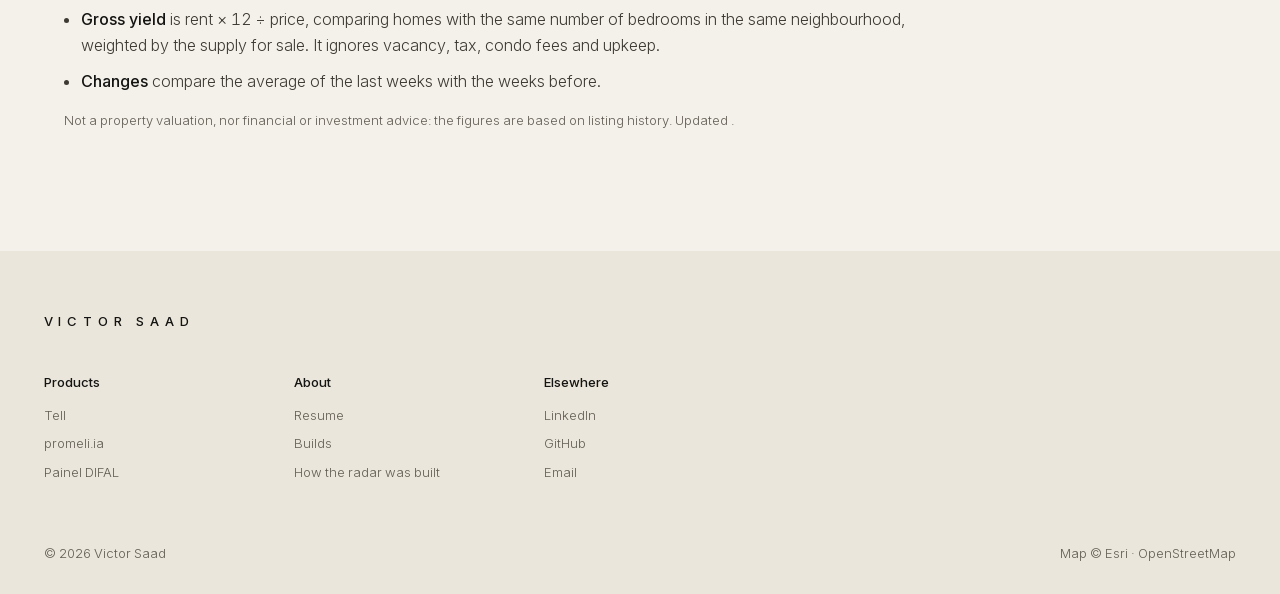
==== commit f43fe60f: "site: topo como tela de app (título 30px, carimbo e o preço por m² do filtro à direita) Co-Authored-" ====
--- a/publico/site/index.html
+++ b/publico/site/index.html
@@ -27,7 +27,7 @@
   })();
 </script>
 <link rel="stylesheet" href="assets/vendor/leaflet.css">
-<link rel="stylesheet" href="assets/radar.css?v=8">
+<link rel="stylesheet" href="assets/radar.css?v=9">
 <link rel="canonical" href="https://spradar.saadcloud.com.br/">
 <script type="application/ld+json">{"@context":"https://schema.org","@type":"WebApplication","name":"Radar imobiliário de São Paulo","alternateName":"SP Radar","url":"https://spradar.saadcloud.com.br/","applicationCategory":"ReferenceApplication","operatingSystem":"Web","inLanguage":["pt-BR","en"],"isAccessibleForFree":true,"isPartOf":{"@type":"WebSite","name":"SaadCloud","url":"https://saadcloud.com.br/"},"author":{"@type":"Person","name":"Victor Saad","url":"https://saadcloud.com.br/"},"codeRepository":"https://github.com/victoorsaad/sp-radar"}</script>
 </head>
@@ -48,11 +48,13 @@
 
 <main>
   <section class="hero wrap">
+   <div class="hero-main">
     <h1><span lang="pt">Radar imobiliário de São Paulo</span><span lang="en">São Paulo housing radar</span></h1>
     <p class="lede">
       <span lang="pt">Quanto custa, onde há oferta, quanto dá para negociar e quanto tempo um imóvel fica no mercado, em cada bairro da cidade. Para quem compra e para quem aluga, calculado todo dia a partir do histórico de mais de 300 mil anúncios.</span>
       <span lang="en">What it costs, where the supply is, how much room there is to negotiate and how long a home stays on the market, in every neighbourhood of the city. For buyers and renters, recomputed daily from the history of more than 300,000 listings.</span>
     </p>
+    <div class="stamp" id="stamp"></div>
     <div class="hero-cta">
       <a class="btn" href="https://github.com/victoorsaad/sp-radar" target="_blank" rel="noopener"><svg class="gh-ico" viewBox="0 0 16 16" width="16" height="16" aria-hidden="true"><path fill="currentColor" d="M8 0C3.58 0 0 3.58 0 8c0 3.54 2.29 6.53 5.47 7.59.4.07.55-.17.55-.38 0-.19-.01-.82-.01-1.49-2.01.37-2.53-.49-2.69-.94-.09-.23-.48-.94-.82-1.13-.28-.15-.68-.52-.01-.53.63-.01 1.08.58 1.23.82.72 1.21 1.87.87 2.33.66.07-.52.28-.87.51-1.07-1.78-.2-3.64-.89-3.64-3.95 0-.87.31-1.59.82-2.15-.08-.2-.36-1.02.08-2.12 0 0 .67-.21 2.2.82.64-.18 1.32-.27 2-.27.68 0 1.36.09 2 .27 1.53-1.04 2.2-.82 2.2-.82.44 1.1.16 1.92.08 2.12.51.56.82 1.27.82 2.15 0 3.07-1.87 3.75-3.65 3.95.29.25.54.73.54 1.48 0 1.07-.01 1.93-.01 2.2 0 .21.15.46.55.38A8.013 8.013 0 0016 8c0-4.42-3.58-8-8-8z"/></svg><span lang="pt">Código aberto no GitHub</span><span lang="en">Open source on GitHub</span><span class="gh-stars" hidden><b class="gh-n"></b> <span lang="pt">estrela<span class="gh-pl">s</span></span><span lang="en">star<span class="gh-pl">s</span></span></span></a>
       <a class="btn ghost" href="#metodo"><span lang="pt">Como é calculado</span><span lang="en">How it's computed</span></a>
@@ -62,7 +64,8 @@
       <span lang="pt">Os números são estatísticas sobre o histórico de preços <em>pedidos</em> em anúncios, não preços de fechamento nem avaliação de imóvel. Não use esta página como sugestão de compra, venda, aluguel ou investimento; consulte um profissional.</span>
       <span lang="en">Figures are statistics on the history of <em>asking</em> prices in listings, not closing prices or a property valuation. Do not use this page as a recommendation to buy, sell, rent or invest; talk to a professional.</span>
     </aside>
-    <div class="stamp" id="stamp"></div>
+   </div>
+    <div class="hero-num" id="hero-num" aria-live="polite"></div>
   </section>
 
   <div class="ctl">
@@ -262,7 +265,7 @@
 
 <script src="assets/vendor/leaflet.js"></script>
 <script src="assets/vendor/chart.umd.min.js"></script>
-<script src="assets/radar.js?v=8"></script>
+<script src="assets/radar.js?v=9"></script>
 <script defer src="https://static.cloudflareinsights.com/beacon.min.js" data-cf-beacon='{"token": "354930048dbc445c9ef025ea7dfbc98f"}'></script><!-- token público do beacon; gitleaks:allow -->
 </body>
 </html>
--- a/publico/site/assets/radar.css
+++ b/publico/site/assets/radar.css
@@ -64,10 +64,24 @@
 .menu-open .btn-sm { background: transparent; border: 1px solid currentColor; }
 
 /* ---------- abertura ---------- */
-.hero { padding-top: 84px; padding-bottom: 36px; }
-.hero h1 { font-size: clamp(40px, 5.6vw, 76px); font-weight: 200; letter-spacing: -.025em; line-height: 1.04; margin: 0 0 20px; max-width: 15ch; }
-.hero .lede { font-size: var(--fs-l); max-width: 680px; color: var(--text); }
-.stamp { font-size: var(--fs-s); color: var(--mute-l); }
+/* topo como tela de app: título substantivo, uma frase de contexto, carimbo, e à direita o número da tela */
+.hero { padding-top: 48px; padding-bottom: 36px; display: grid; grid-template-columns: minmax(0, 1fr) minmax(300px, 440px); gap: 24px 48px; align-items: start; }
+.hero h1 { font-size: var(--fs-h); font-weight: 300; letter-spacing: -.015em; line-height: 1.15; margin: 0 0 10px; }
+.hero .lede { font-size: var(--fs-b); max-width: 640px; color: var(--text); margin-bottom: 8px; }
+.stamp { font-size: var(--fs-s); color: var(--mute-l); margin-bottom: 20px; }
+.hero-num { background: var(--bg-elev); border-radius: 4px; padding: 24px; }
+.hn-lbl { font-size: var(--fs-s); font-weight: 500; color: var(--mute-l); }
+.hn-val { font-size: var(--fs-xl); font-weight: 200; letter-spacing: -.02em; line-height: 1.1; margin: 6px 0 4px; white-space: nowrap; }
+.hn-sub { font-size: var(--fs-s); color: var(--mute-l); }
+.hn-row { display: grid; grid-template-columns: repeat(3, 1fr); gap: 12px; margin-top: 20px; padding-top: 16px; border-top: 1px solid var(--border); font-size: var(--fs-s); color: var(--mute-l); }
+.hn-row b { display: block; font-size: var(--fs-l); font-weight: 300; color: var(--text); }
+@media (max-width: 900px) {
+  .hero { grid-template-columns: 1fr; gap: 0; padding-top: 32px; }
+  .hero h1, .sec-h h2 { font-size: 24px; }
+  .hero-main { display: contents; }
+  .hero-num { order: 1; margin-bottom: 20px; }
+  .hero .hero-cta { order: 2; } .hero .callout { order: 3; }
+}
 
 /* ---------- barra de filtros fixa ---------- */
 .ctl { position: sticky; top: 62px; z-index: 1000; background: var(--paper); }
